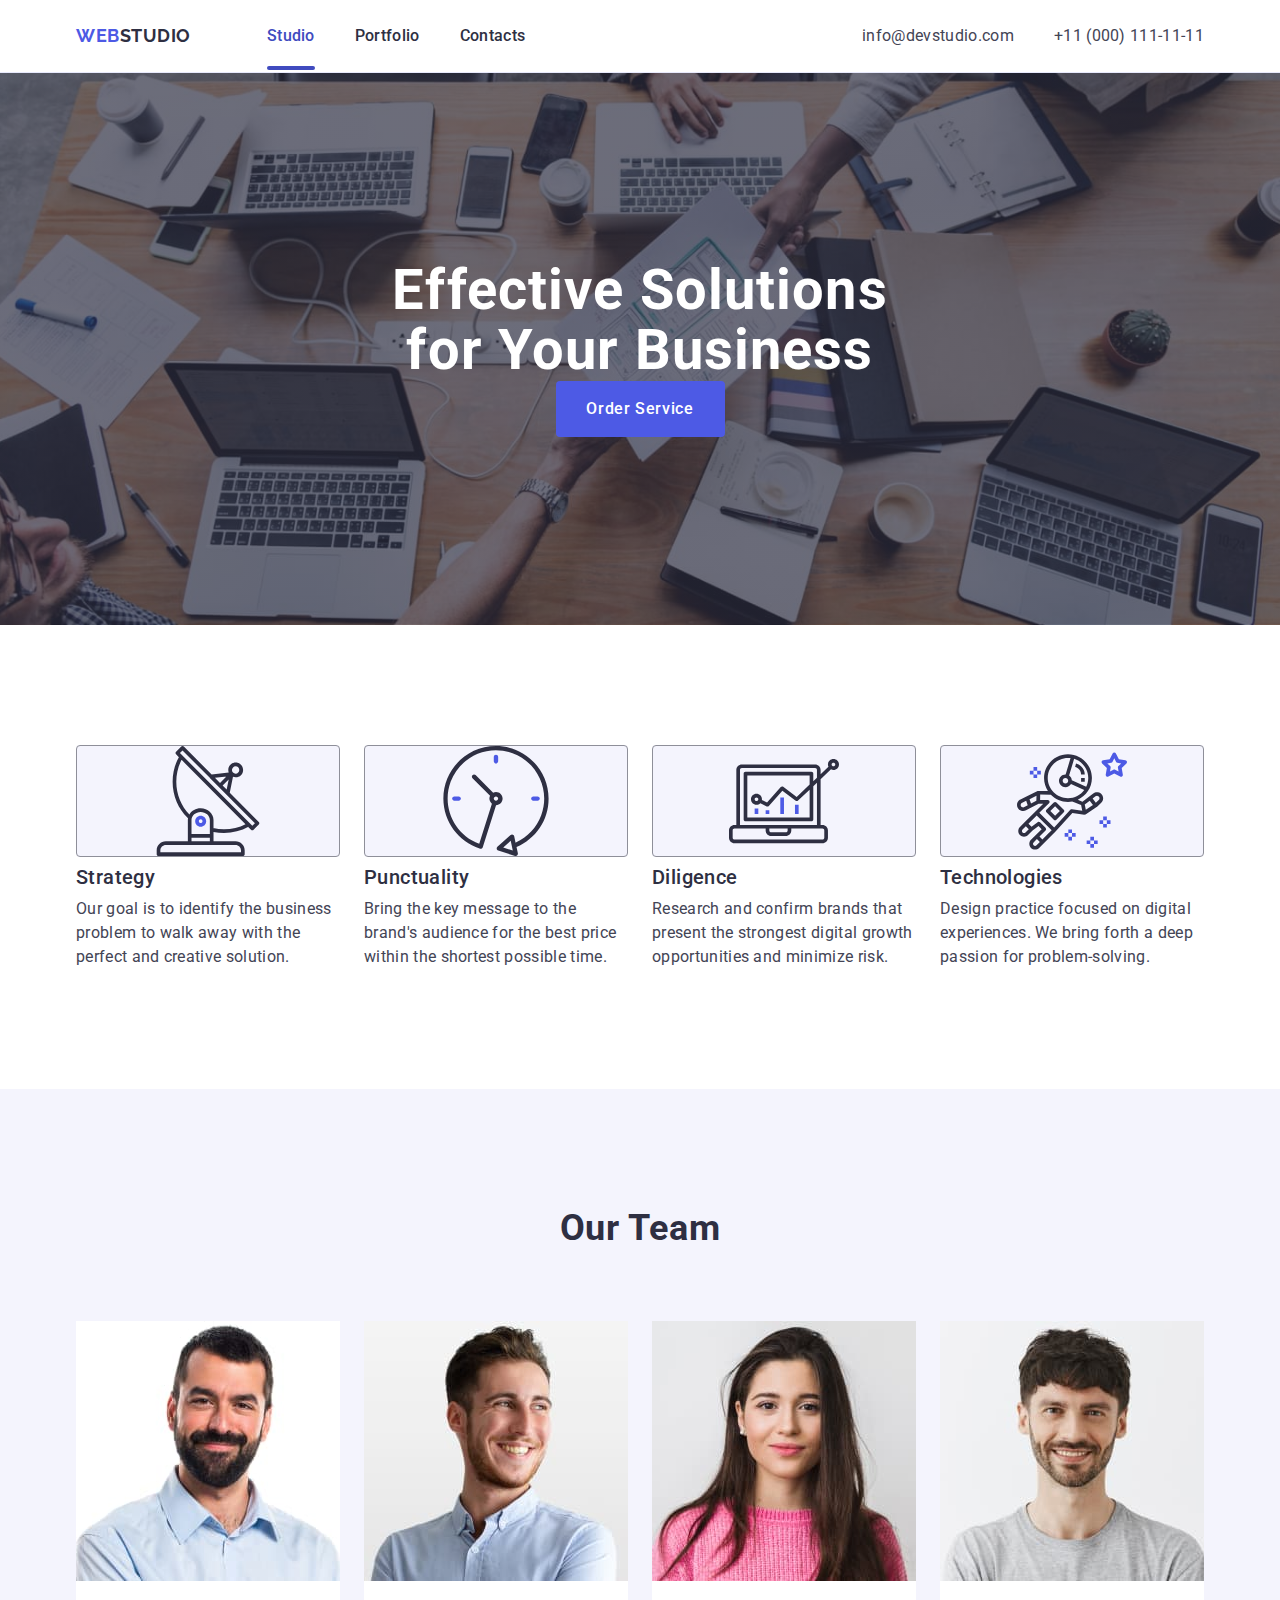
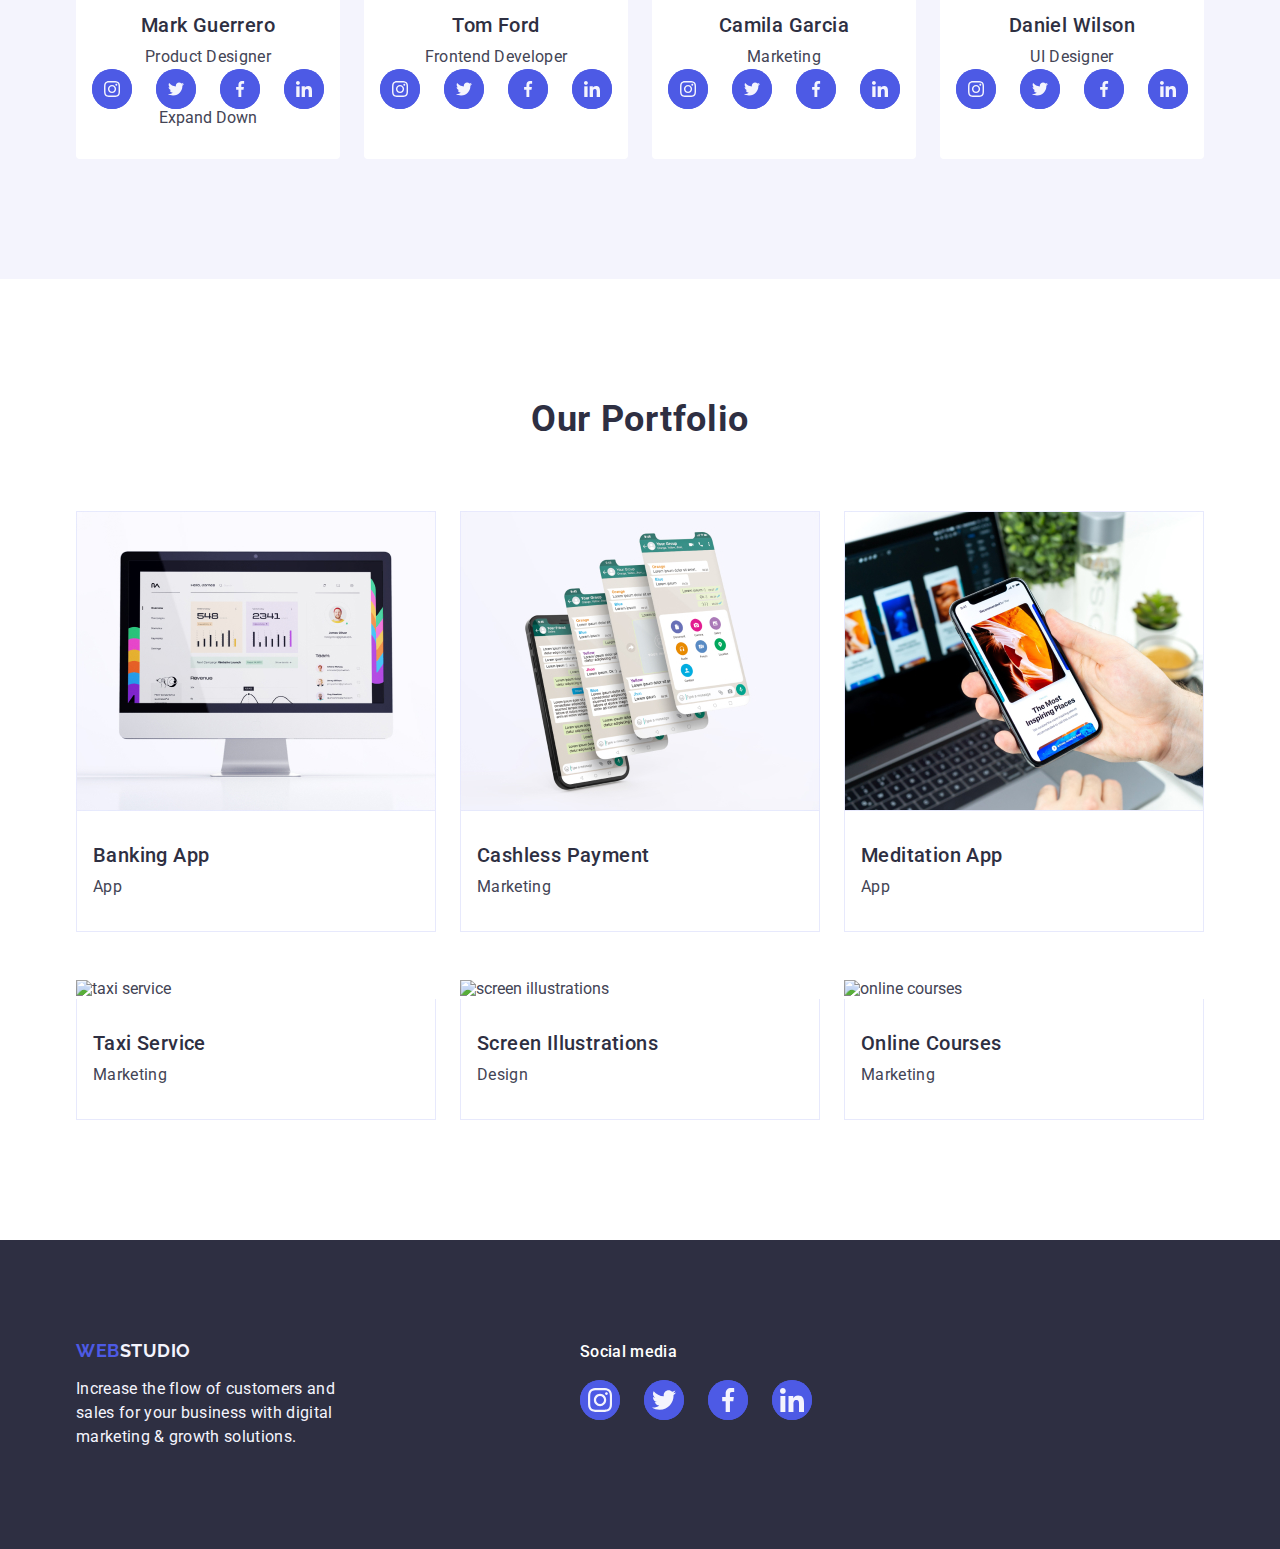
==== index.html @ 5da328a4 "cxzczxzc" ====
<!DOCTYPE html>
<html lang="en">
<head>
    <meta charset="UTF-8">
    <meta http-equiv="X-UA-Compatible" content="IE=edge">
    <meta name="viewport" content="width=device-width, initial-scale=1.0">
    <title>WebStudio</title>
    <!--Normalize-->
    <link rel="stylesheet" href="https://cdnjs.cloudflare.com/ajax/libs/modern-normalize/2.0.0/modern-normalize.min.css">
    <link rel="preconnect" href="https://fonts.googleapis.com">
    <link rel="preconnect" href="https://fonts.gstatic.com" crossorigin>
    <link href="https://fonts.googleapis.com/css2?family=Raleway:wght@700&family=Roboto:wght@400;500;700&display=swap"
    rel="stylesheet">
    <link rel="stylesheet" href="./css/styles.css">
 </head>
 <body>
        <!-- HEADER -->
   <header class="header">
    <div class="page-header-container container" >
    <nav class="page-navigation">
        <a class="logo-web" href="./index.html">
            Web<span class="logo-Studio-link">Studio</span>
        </a>
            <ul class="navigation list">
                <li><a class="menu-link studio-item link" href="./index.html">Studio</a></li>
                <li><a class="header-item header-link  header-main-link" href="" >Portfolio</a></li>
                <li><a class="header-item header-link  header-main-link" href="">Contacts</a></li>
                
            </ul>
        </nav>
        <address class="address">
                <ul class="address-list list">
                    <li><a class="contacts-link" href="mailto:info@devstudio.com">info@devstudio.com</a> </li>
                    <li><a class="contacts-link" href="tel:+110001111111">+11 (000) 111-11-11</a></li>
                </ul>
        </address>
    </div>
   </header>
        <!-- HERO -->
     <main>
       <section class=" hero-section">
       <div class="container">
           <h1 class="hero-title"> Effective Solutions for Your Business</h1>
           <button class="hero-btn" type="button">Order Service</button>
     </div>
        </section>
        <!-- First section after hero -->
    <section class="privilege-section">
        <div class="container">
        <h2 class="our-approach">Our approach</h2>
           <ul class="privilege">
               <li class="privilege-li">
                <div class="privilege-list-item ">
                    <svg
                  class="privilege-item-icon"
                  width="64"
                  height="64"
                  aria-label="antenna"
                >
                  <use href="./images/icons.svg#icon-antenna"></use>
                </svg>
                </div>
                   <h3 class="privilege-title">Strategy</h3>
                   <p class="privilege-p">Our goal is to identify the business problem to walk away with the perfect and creative solution.</p>
               </li>
               <li class="privilege-li">
                <div class="privilege-list-item ">
                    <svg
                  class="privilege-item-icon"
                  width="64"
                  height="64"
                  aria-label="clock"
                >
                  <use href="./images/icons.svg#icon-clock"></use>
                </svg>
                </div>
                   <h3 class="privilege-title">Punctuality</h3>
                   <p class="privilege-p">Bring the key message to the brand's audience for the best price within the shortest possible time.</p>
               </li>
               <li class="privilege-li">
                <div class="privilege-list-item ">
                    <svg
                  class="privilege-item-icon"
                  width="64"
                  height="64"
                  aria-label="diagram"
                >
                  <use href="./images/icons.svg#icon-diagram"></use>
                </svg>
                </div>
                   <h3 class="privilege-title">Diligence</h3>
                   <p class="privilege-p">Research and confirm brands that present the strongest digital growth opportunities and minimize risk.</p>
               </li>
               <li class="privilege-li">
                <div class="privilege-list-item ">
                    <svg class="privilege-item-icon" width="64" height="64">
                  <use href="./images/icons.svg#icon-astronaut"></use>
                </svg>
                </div>
                   <h3 class="privilege-title">Technologies</h3>
                   <p class="privilege-p">Design practice focused on digital experiences. We bring forth a deep passion for problem-solving.</p>
               </li>
           </ul>
        </div>
    </section>
    <!-- section Our Team -->
        <section class="team-section">
            <div class="container">
                <h2 class="team-title">Our Team</h2>
                <ul class="team-list">
                    <li class="team-li">
                        <img src="./images/Mark_Guerrero.jpg" alt="Mark Guerrero" width="264">
                        <div class="team-div">
                            <h3 class="title-name">Mark Guerrero</h3>
                            <p class="title-position">Product Designer </p>
                            <ul class="social-list list">
                                <li class="social-list-item">
                                  <a class="social-list-link" href="">
                                    <svg
                                      class="social-list-icon"
                                      width="16"
                                      height="16"
                                      aria-label="instagram"
                                    >
                                      <use
                                        href="./images/icons.svg#icon-instagram"
                                      ></use>
                                    </svg>
                                  </a>
                                </li>
                                <li class="social-list-item">
                                  <a class="social-list-link" href="">
                                    <svg
                                      class="social-list-icon"
                                      width="16"
                                      height="16"
                                      aria-label="twitter"
                                    >
                                      <use
                                        href="./images/icons.svg#icon-twitter"
                                      ></use>
                                    </svg>
                                  </a>
                                </li>
                                <li class="social-list-item">
                                  <a class="social-list-link" href="">
                                    <svg
                                      class="social-list-icon"
                                      width="16"
                                      height="16"
                                      aria-label="facebook"
                                    >
                                      <use
                                        href="./images/icons.svg#icon-facebook"
                                      ></use>
                                    </svg>
                                  </a>
                                </li>
                                <li class="social-list-item">
                                  <a class="social-list-link" href="">
                                    <svg
                                      class="social-list-icon"
                                      width="16"
                                      height="16"
                                      aria-label="linkedin"
                                    >
                                      <use
                                        href="./images/icons.svg#icon-linkedin"
                                      ></use>
                                    </svg>
                                  </a>
                                </li>
                              </ul>

    
          
            
    

          
          Expand Down
    
    
  
                            </div>
                    </li>
                    <li class="team-li">
                        <img src="./images/Tom_Ford.jpg" alt="Tom Ford" width="264">
                        <div class="team-div">
                            <h3 class="title-name">Tom Ford</h3>
                            <p class="title-position">Frontend Developer</p>
                            <ul class="social-list list">
                                <li class="social-list-item">
                                  <a class="social-list-link" href="">
                                    <svg
                                      class="social-list-icon"
                                      width="16"
                                      height="16"
                                      aria-label="instagram"
                                    >
                                      <use
                                        href="./images/icons.svg#icon-instagram"
                                      ></use>
                                    </svg>
                                  </a>
                                </li>
                                <li class="social-list-item">
                                  <a class="social-list-link" href="">
                                    <svg
                                      class="social-list-icon"
                                      width="16"
                                      height="16"
                                      aria-label="twitter"
                                    >
                                      <use
                                        href="./images/icons.svg#icon-twitter"
                                      ></use>
                                    </svg>
                                  </a>
                                </li>
                                <li class="social-list-item">
                                  <a class="social-list-link" href="">
                                    <svg
                                      class="social-list-icon"
                                      width="16"
                                      height="16"
                                      aria-label="facebook"
                                    >
                                      <use
                                        href="./images/icons.svg#icon-facebook"
                                      ></use>
                                    </svg>
                                  </a>
                                </li>
                                <li class="social-list-item">
                                  <a class="social-list-link" href="">
                                    <svg
                                      class="social-list-icon"
                                      width="16"
                                      height="16"
                                      aria-label="linkedin"
                                    >
                                      <use
                                        href="./images/icons.svg#icon-linkedin"
                                      ></use>
                                    </svg>
                                  </a>
                                </li>
                              </ul>
                            </div>
                    </li>
                    <li class="team-li">
                        <img src="./images/Camila_Garcia.jpg" alt="Camila Garcia" width="264">
                        <div class="team-div">
                            <h3 class="title-name">Camila Garcia</h3>
                            <p class="title-position">Marketing</p>
                            <ul class="social-list list">
                                <li class="social-list-item">
                                  <a class="social-list-link" href="">
                                    <svg
                                      class="social-list-icon"
                                      width="16"
                                      height="16"
                                      aria-label="instagram"
                                    >
                                      <use
                                        href="./images/icons.svg#icon-instagram"
                                      ></use>
                                    </svg>
                                  </a>
                                </li>
                                <li class="social-list-item">
                                  <a class="social-list-link" href="">
                                    <svg
                                      class="social-list-icon"
                                      width="16"
                                      height="16"
                                      aria-label="twitter"
                                    >
                                      <use
                                        href="./images/icons.svg#icon-twitter"
                                      ></use>
                                    </svg>
                                  </a>
                                </li>
                                <li class="social-list-item">
                                  <a class="social-list-link" href="">
                                    <svg
                                      class="social-list-icon"
                                      width="16"
                                      height="16"
                                      aria-label="facebook"
                                    >
                                      <use
                                        href="./images/icons.svg#icon-facebook"
                                      ></use>
                                    </svg>
                                  </a>
                                </li>
                                <li class="social-list-item">
                                  <a class="social-list-link" href="">
                                    <svg
                                      class="social-list-icon"
                                      width="16"
                                      height="16"
                                      aria-label="linkedin"
                                    >
                                      <use
                                        href="./images/icons.svg#icon-linkedin"
                                      ></use>
                                    </svg>
                                  </a>
                                </li>
                              </ul>
                            </div>
                    </li>
                    <li class="team-li">
                        <img src="./images/Daniel_Wilson.jpg" alt="Daniel Wilson" width="264">
                        <div class="team-div">
                            <h3 class="title-name">Daniel Wilson</h3>
                            <p class="title-position">UI Designer</p>
                            <ul class="social-list list">
                                <li class="social-list-item">
                                  <a class="social-list-link" href="">
                                    <svg
                                      class="social-list-icon"
                                      width="16"
                                      height="16"
                                      aria-label="instagram"
                                    >
                                      <use
                                        href="./images/icons.svg#icon-instagram"
                                      ></use>
                                    </svg>
                                  </a>
                                </li>
                                <li class="social-list-item">
                                  <a class="social-list-link" href="">
                                    <svg
                                      class="social-list-icon"
                                      width="16"
                                      height="16"
                                      aria-label="twitter"
                                    >
                                      <use
                                        href="./images/icons.svg#icon-twitter"
                                      ></use>
                                    </svg>
                                  </a>
                                </li>
                                <li class="social-list-item">
                                  <a class="social-list-link" href="">
                                    <svg
                                      class="social-list-icon"
                                      width="16"
                                      height="16"
                                      aria-label="facebook"
                                    >
                                      <use
                                        href="./images/icons.svg#icon-facebook"
                                      ></use>
                                    </svg>
                                  </a>
                                </li>
                                <li class="social-list-item">
                                  <a class="social-list-link" href="">
                                    <svg
                                      class="social-list-icon"
                                      width="16"
                                      height="16"
                                      aria-label="linkedin"
                                    >
                                      <use
                                        href="./images/icons.svg#icon-linkedin"
                                      ></use>
                                    </svg>
                                  </a>
                                </li>
                              </ul>
                            </div>
                    </li>
                </ul>
            </div>
        </section>
    <!-- section Our Porfolio -->
       <section class="portfolio-section">
        <div class="container">
        <h2 class="portfolio-title"> Our Portfolio</h2>
        <ul  class="portfolio-list list">
            <li class="portfolio-item">
                            <img src="./images/img1.jpg" alt="banking app interace concept" width="360">
                             <div class="container-items">
                            <h3 class="portfolio-name">Banking App</h3>
                            <p class="portfolio-position">App</p>
                            </div>
                        </li>
            <li class="portfolio-item">
                            <img src="./images/img2.jpg" alt="cashless payment" width="360">
                             <div class="container-items">
                            <h3 class="portfolio-name">Cashless Payment</h3>
                            <p class="portfolio-position">Marketing</p>
                            </div>
                        </li>
            <li class="portfolio-item">
                            <img src="./images/img3.jpg" alt="meditation app" width="360">
                             <div class="container-items">
                            <h3 class="portfolio-name">Meditation App</h3>
                            <p class="portfolio-position">App</p>
                            </div>
                        </li>
            <li class="portfolio-item">
                            <img src="./images/img4.jpg" alt="taxi service" width="360">
                             <div class="container-items">
                            <h3 class="portfolio-name">Taxi Service</h3>
                            <p class="portfolio-position">Marketing</p>
                            </div>
                        </li>
            <li class="portfolio-item">
                            <img src="./images/img5.jpg" alt="screen illustrations" width="360">
                             <div class="container-items">
                            <h3 class="portfolio-name">Screen Illustrations</h3>
                            <p class="portfolio-position">Design</p>
                            </div>
                        </li>
            <li class="portfolio-item">
                            <img src="./images/img6.jpg" alt="online courses" width="360">
                             <div class="container-items">
                            <h3 class="portfolio-name">Online Courses</h3>
                            <p class="portfolio-position">Marketing</p>
                            </div>
                        </li>
        </ul>
    </div>
    </section>
      <!-- Footer -->
      
    </main>
<footer class="footer-section">
    <div class="container footer-container">
    <div class="footer-logo-wrapper ">
        <a class="logo-link-footer" href="./index.html">
            Web<span class="logo-footer">Studio</span></a>
        <p class="footer-p">Increase the flow of customers and sales for your business with digital marketing & growth solutions.</p>
    </div>
    <div class="footer-wrapper">
        <p class="footer-text-wrapper">Social media</p>
        <ul class="social-list list">
          <li class="social-list-item">
            <a class="social-list-link" href="">
              <svg
                class="social-list-icon"
                width="24"
                height="24"
                aria-label="instagram"
              >
                <use href="./images/icons.svg#icon-instagram"></use>
              </svg>
            </a>
          </li>
          <li class="social-list-item">
            <a class="social-list-link" href="">
              <svg
                class="social-list-icon"
                width="24"
                height="24"
                aria-label="twitter"
              >
                <use href="./images/icons.svg#icon-twitter"></use>
              </svg>
            </a>
          </li>
          <li class="social-list-item">
            <a class="social-list-link" href="">
              <svg
                class="social-list-icon"
                width="24"
                height="24"
                aria-label="facebook"
              >
                <use href="./images/icons.svg#icon-facebook"></use>
              </svg>
            </a>
          </li>
          <li class="social-list-item">
            <a class="social-list-link" href="">
              <svg
                class="social-list-icon"
                width="24"
                height="24"
                aria-label="linkedin"
              >
                <use href="./images/icons.svg#icon-linkedin"></use>
              </svg>
            </a>
          </li>
        </ul>
      </div>
    </div>
    </footer>
 </body>
</html>
---- css/styles.css ----
h1,
h2,
h3,
p {
  margin: 0;
}
ul,
ol {
  list-style-type: none;
  margin: 0;
  padding-left: 0;
}
img {
  display: block;
}
a {
  text-decoration: none;
}
button {
  cursor: pointer;
}
.container {
    width: 1158px;
    margin: 0 auto;
    padding-left: 15px;
    padding-right: 15px;
}
.visually-hidden {
    position: absolute;
    width: 1px;
    height: 1px;
    margin: -1px;
    border: 0;
    padding: 0;
    white-space: nowrap;
    clip-path: inset(100%);
    clip: rect(0 0 0 0);
    overflow: hidden;
  }
body {
    font-family: "Roboto", sans-serif;
    color: #434455;
    background-color: #ffffff;
}
.our-approach {
    position: absolute;
    width: 1px;
    height: 1px;
    margin: -1px;
    border: 0;
    padding: 0;
    white-space: nowrap;
    clip-path: inset(100%);
    clip: rect(0 0 0 0);
    overflow: hidden;
  }
       /* HEADER */
 .header {
     border-bottom: 1px solid #e7e9fc;
     box-shadow: 0px 1px 6px 0px rgba(46, 47, 66, 0.08), 0px 1px 1px 0px rgba(46, 47, 66, 0.16), 0px 2px 1px 0px rgba(46, 47, 66, 0.08);
     padding-bottom: 24px;
     padding-top: 24px; 
    }
.page-header-container {
    display: flex;
    justify-content: space-between;
}
 .page-navigation {
    display: flex;
    align-items: center;
}
.logo-web {
    color: #4d5ae5;
    font-family: "Raleway", sans-serif;
    font-size: 18px;
    font-weight: 700;
    line-height: 1.17;
    letter-spacing: 0.54px;
    text-transform: uppercase;
    text-decoration: none;
    display: inline-block;
    margin-right: 76px;
    display: flex;
    align-items: center;
}
.logo-Studio-link{
     color: #2E2F42;
}
.navigation{
    display: flex;
    gap: 40px;
}
.header-link:hover,
.header-link:focus {
    color: #404BBF;
}
.header-item{
    color: #2e2f42;
    font-size: 16px;
    font-weight: 500;
    line-height: 1.5;
    letter-spacing: 0.02em;
    padding: 24px 0;
}
.menu-link {
    font-size: 16px;
    font-weight: 500;
    line-height: 1.5;
    letter-spacing: 0.02em;
    color: #2e2f42;
    padding-top: 24px;
    padding-bottom: 24px;
    transition: color 250ms cubic-bezier(0.4, 0, 0.2, 1);
    text-decoration: none;
  }
.contacts-link {
    font-size: 16px;
    font-style: normal;
    font-weight: 400;
    line-height: 1.5;
    letter-spacing: 0.02em;
    color: #434455;
    transition: color 250ms cubic-bezier(0.4, 0, 0.2, 1);
    text-decoration: none;
    }
.studio-item {
    color: #404bbf;
    position: relative;
    }
.studio-item::after{
    box-sizing: border-box;
    display: flex;  
    content: '';
    position: absolute;
    left: 0;
    bottom: -1px;
    height: 4px;
    background-color: #404bbf;
    border-radius: 2px;
    width: 100%;
  }
.address {
    font-style: normal;
}
.address-list {
    gap: 40px;
    list-style-type: none;
    display: flex;
  }
.address-item{
    font-size: 16px;
    font-style: normal;
    font-weight: 400;
    line-height: 1.5;
    letter-spacing: 0.02em;
    color: #434455;
    transition: 250ms cubic-bezier(0.4, 0, 0.2, 1);
}
.contacts-link:hover,
.contacts-link:focus {
    color: #404BBF;
}
  /* HERO */
.hero-section {
    padding: 188px 0;
    background-color: #2e2f42;
    background-image: linear-gradient(rgba(46, 47, 66, 0.7), rgba(46, 47, 66, 0.7)), url(../images/office.jpg);
    max-width: 1440px;
    background-repeat: no-repeat;
    background-position: center;
    background-size: cover; 
}
.hero-title {
    color: #fff;
    text-align: center;
    font-family: Roboto;
    font-size: 56px;
    font-style: normal;
    font-weight: 700;
    line-height: 107.143%;
    letter-spacing: 1.12px;
    max-width: 496px;
    margin-right: auto;
    margin-left: auto;
}
.hero-btn {
    cursor: pointer;
    display: block;
    color: #fff;
    background: #4d5ae5;
    font-weight: 500;
    line-height: 1.5;
    letter-spacing: 0.04em;
    min-height: 56px;
    min-width: 169px;
    border: none;
    border-radius: 4px;
    margin: auto;
    transition: background-color 250ms cubic-bezier(0.4, 0, 0.2, 1); 
}
.hero-btn:hover,
.hero-btn:focus {
    background: #404BBF;
}
/* First section after hero */
.privilege-section{
    padding: 120px 0;
}
.privilege-list-item {
    display: flex;
    align-items: center; 
    justify-content: center;
    height: 112px;
    background-color: #f4f4fd;
    border-radius: 4px; 
    margin-bottom: 8px;
  }
.privilege-item-icon {
    width: 264px;
    height: 112px;
    flex-shrink: 0;
    border-radius: 4px;
    border: 1px solid #8e8f99;
    background: #f4f4fd;
  }
.privilege-title {
    color: #2E2F42;
    font-size: 20px;
    font-weight: 500;
    line-height: 1.2;
    letter-spacing: 0.02em;
    margin-bottom: 8px;
}
.privilege{
    display: flex;
    gap: 24px;
    list-style-type: none;
}
.privilege-li{
    width: calc((100% - 72px) / 4);
}
.privilege-p {
    color: #434455;
    line-height: 1.5;
    letter-spacing: 0.02em;
    font-size: 16px;
}
/* Our team */
.team-section{
    padding: 120px 0;
    background-color: #F4F4FD;
}
.team-title  {
    text-align: center;
    color: #2E2F42;
    font-size: 36px;
    font-weight: 700;
    line-height: 1.11;
    letter-spacing: 0.02em;
    text-transform: capitalize;
    margin-bottom: 72px;
}
.team-list
 {
    gap: 24px;
    list-style-type: none;
    display: flex;
    margin: 0;
    padding-left: 0
}
.team-li
 {
    background: #fff;
    width: calc((100% - 72px) / 4);
    border-radius: 0px 0px 4px 4px;
    transition: box-shadow 250ms cubic-bezier(0.4, 0, 0.2, 1); 
}
.team-li:hover {
    box-shadow: 0px 1px 6px rgba(46, 47, 66, 0.08), 0px 1px 1px rgba(46, 47, 66, 0.16), 0px 2px 1px rgba(46, 47, 66, 0.08);
  }
.team-div{
    padding: 32px 0;
    text-align: center;
}
.title-name
 {
    color: #2e2f42;
    text-align: center;
    font-size: 20px;
    font-weight: 500;
    line-height: 1.2;
    letter-spacing: 0.02em;
    margin-bottom: 8px;
    text-align: center;
}
.title-position
 {
    color: #434455;
    text-align: center;
    font-size: 16px;
    line-height: 1.5;
    letter-spacing: 0.02em;
    text-align: center;
}
.social-list-icon {
    fill: #f4f4fd;
  }
  
  .social-list {
    display: flex;
    justify-content: center;
    gap: 24px;
  }
  
  .social-list-item {
    display: flex;
    align-items: center;
    justify-content: center;
    width: 40px;
    height: 40px;
    background-color: #4d5ae5;
    border-radius: 50%;
  }
  
  .social-list-link {
    width: 100%;
    height: 100%;
    background-color: #4d5ae5;
    border-radius: 50%;
    display: flex;
    align-items: center; 
    justify-content: center; 
    transition: background-color 250ms cubic-bezier(0.4, 0, 0.2, 1); 
  }
  
  
  .social-list-link:hover,
  .social-list-link:focus {
  background-color: #404bbf; 
  }
  
    /* section Our Porfolio*/
.portfolio-section {
padding: 120px 0;
}
.container-items {
    padding: 32px 16px;
    border: 1px solid #e7e9fc;
    border-top: none;
  }
.portfolio-title {
    margin-bottom: 72px;
    color: #2e2f42;
    text-align: center;
    font-family: Roboto;
    font-size: 36px;
    font-style: normal;
    font-weight: 700;
    line-height: 40px;
    letter-spacing: 0.72px;
    text-transform: capitalize;
    }
.portfolio-list {
        display: flex;
        flex-wrap: wrap;
        column-gap: 24px;
        row-gap: 48px;
        transition: box-shadow 250ms cubic-bezier(0.4, 0, 0.2, 1);
}

.portfolio-item
 {
    border-radius: 0px 0px 4px 4px;
    background: #fff;
    width: calc((100% - 48px) / 3);
    }
.portfolio-item:hover,
.portfolio-item:focus {
        box-shadow: 0px 1px 6px rgba(46, 47, 66, 0.08), 0px 1px 1px rgba(46, 47, 66, 0.16), 0px 2px 1px rgba(46, 47, 66, 0.08);
        }
.portfolio-name{
    color: #2e2f42;
    font-size: 20px;
    font-weight: 500;
    line-height: 1.2;
    letter-spacing: 0.02em;
    margin-bottom: 8px;
}
.portfolio-position{
    color: #434455;
    font-size: 16px;
    line-height: 1.5;
    letter-spacing: 0.02em;
}
/*   < !-- section Footer -->*/
.footer-section {
    background: #2E2F42;
    padding: 100px 0;
}
.logo-link-footer {
  color: #4d5ae5;
  font-family: "Raleway", sans-serif;
  font-size: 18px;
  font-weight: 700;
  line-height: 1.17;
  letter-spacing: 0.03em;
  text-transform: uppercase;
  margin-bottom: 16px;
  display: inline-block;
}
.footer-text {
    font-size: 16px;
    line-height: 1.5;
    letter-spacing: 0.02em;
    color: #F4F4FD;
}
.logo-footer {
    color: #F4F4FD;
}
.footer-p{
    color: #f4f4fd;
    font-size: 16px;
    line-height: 1.5;
    letter-spacing: 0.02em;
    max-width: 264px;
}
.footer-text-wrapper {
    color: #fff;
    font-size: 16px;
    font-weight: 500;
    line-height: 1.5;
    letter-spacing: 0.02em;
    margin-bottom: 16px;
      }
.footer-container {
        display: flex;
        column-gap: 120px;
        align-items: baseline;
    }
.footer-logo-wrapper {
        margin-right: 120px;
        
}
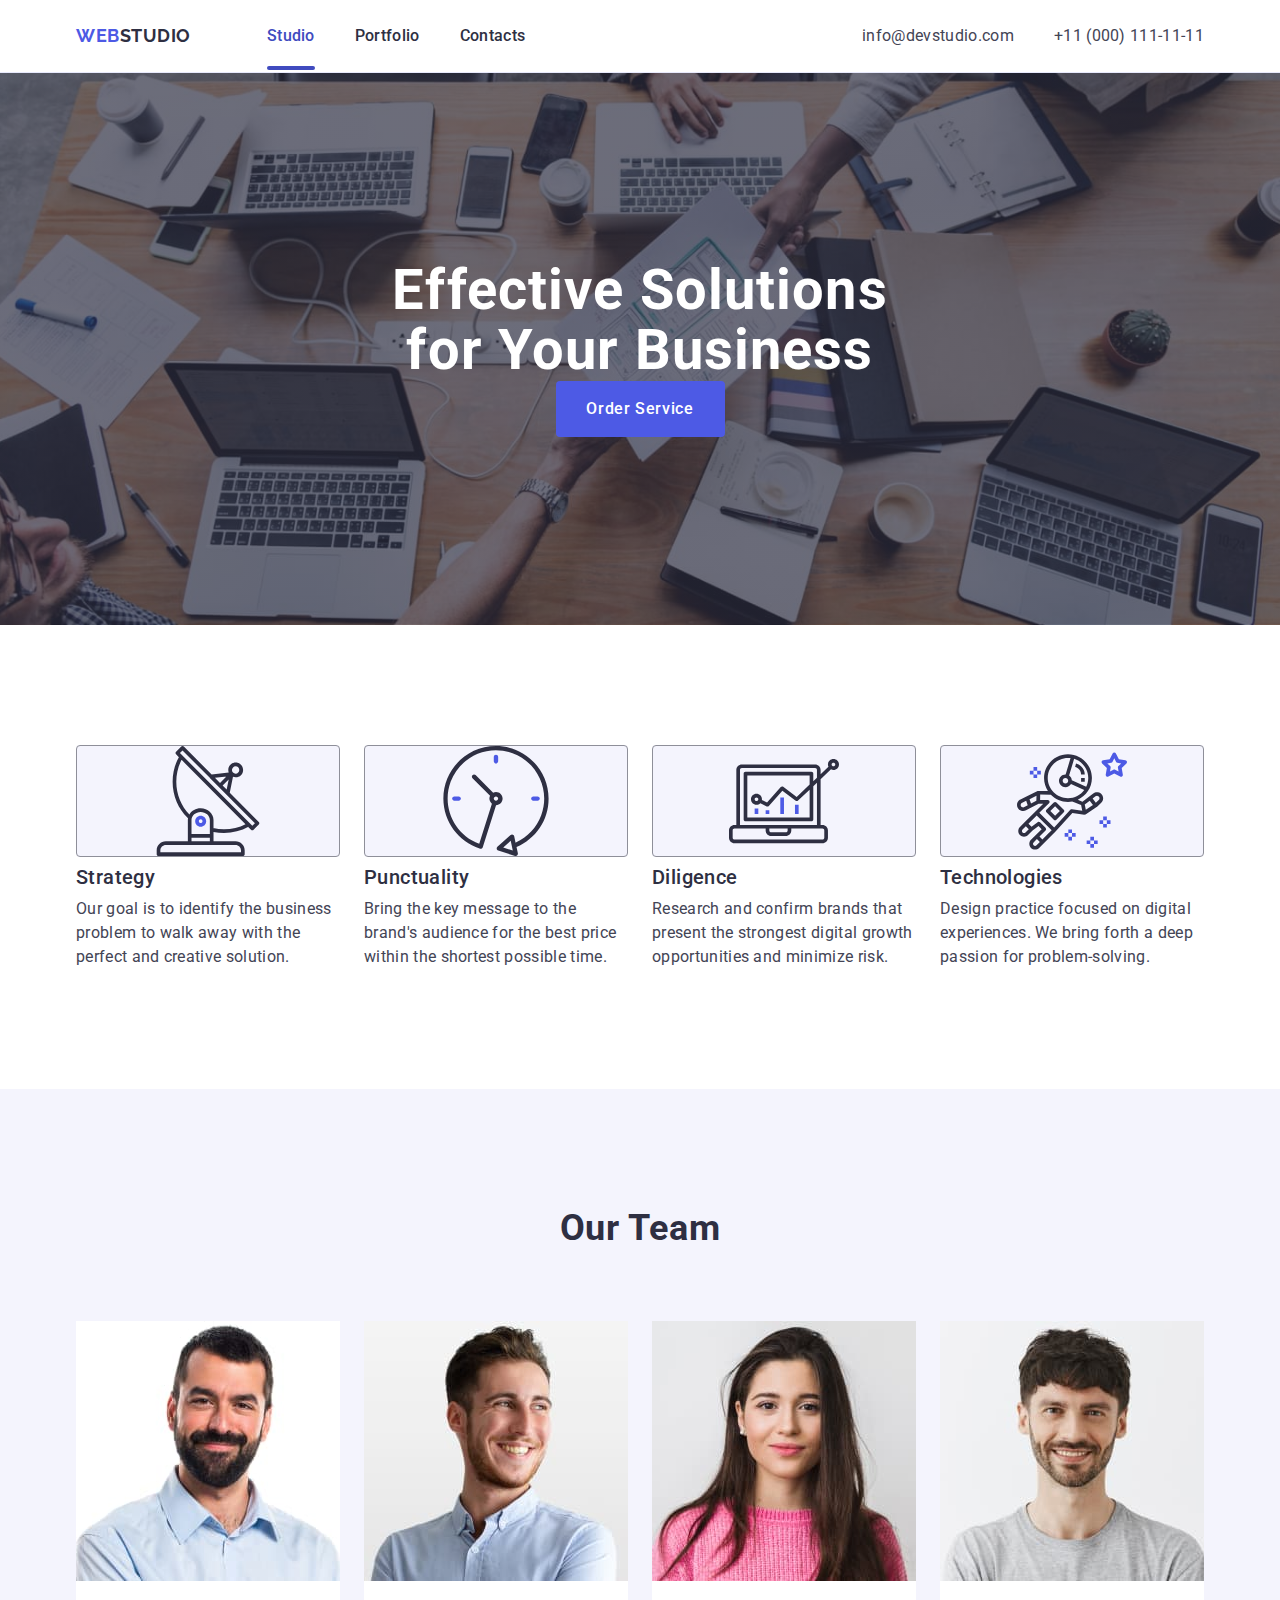
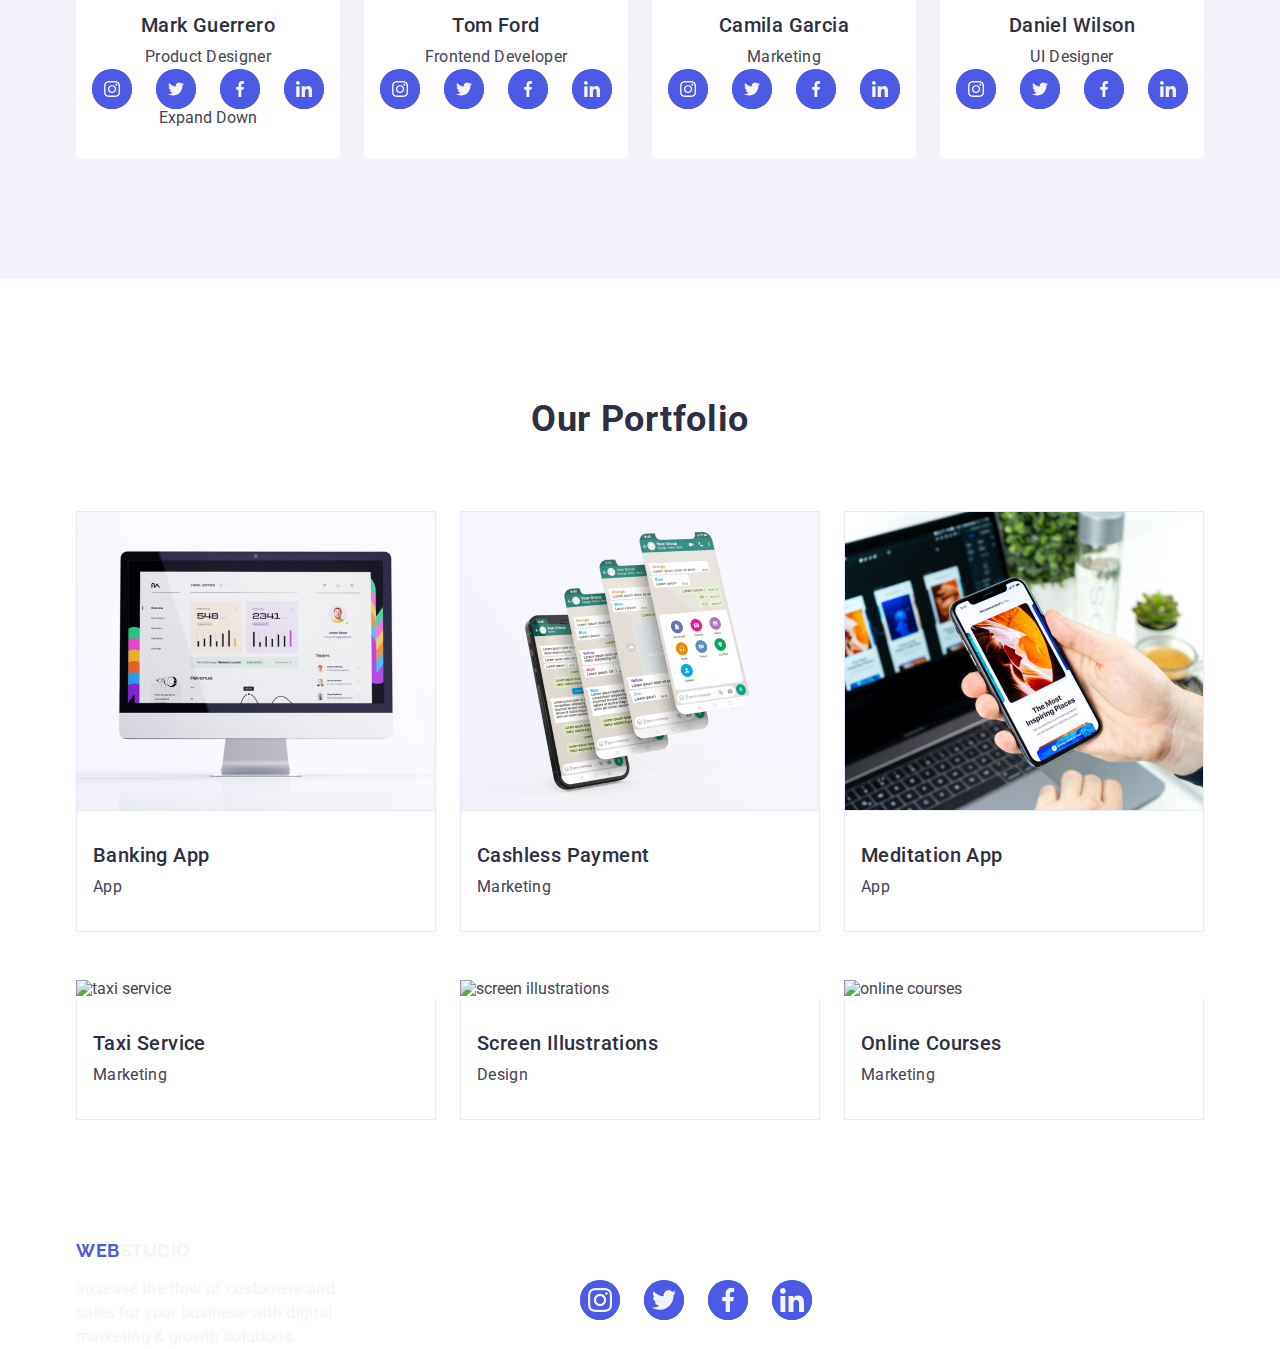
==== commit ff8b3c89: "xx" ====
--- a/index.html
+++ b/index.html
@@ -434,7 +434,7 @@
     </section>
       <!-- Footer -->
       
-    </main>
+    </main
 <footer class="footer-section">
     <div class="container footer-container">
     <div class="footer-logo-wrapper ">
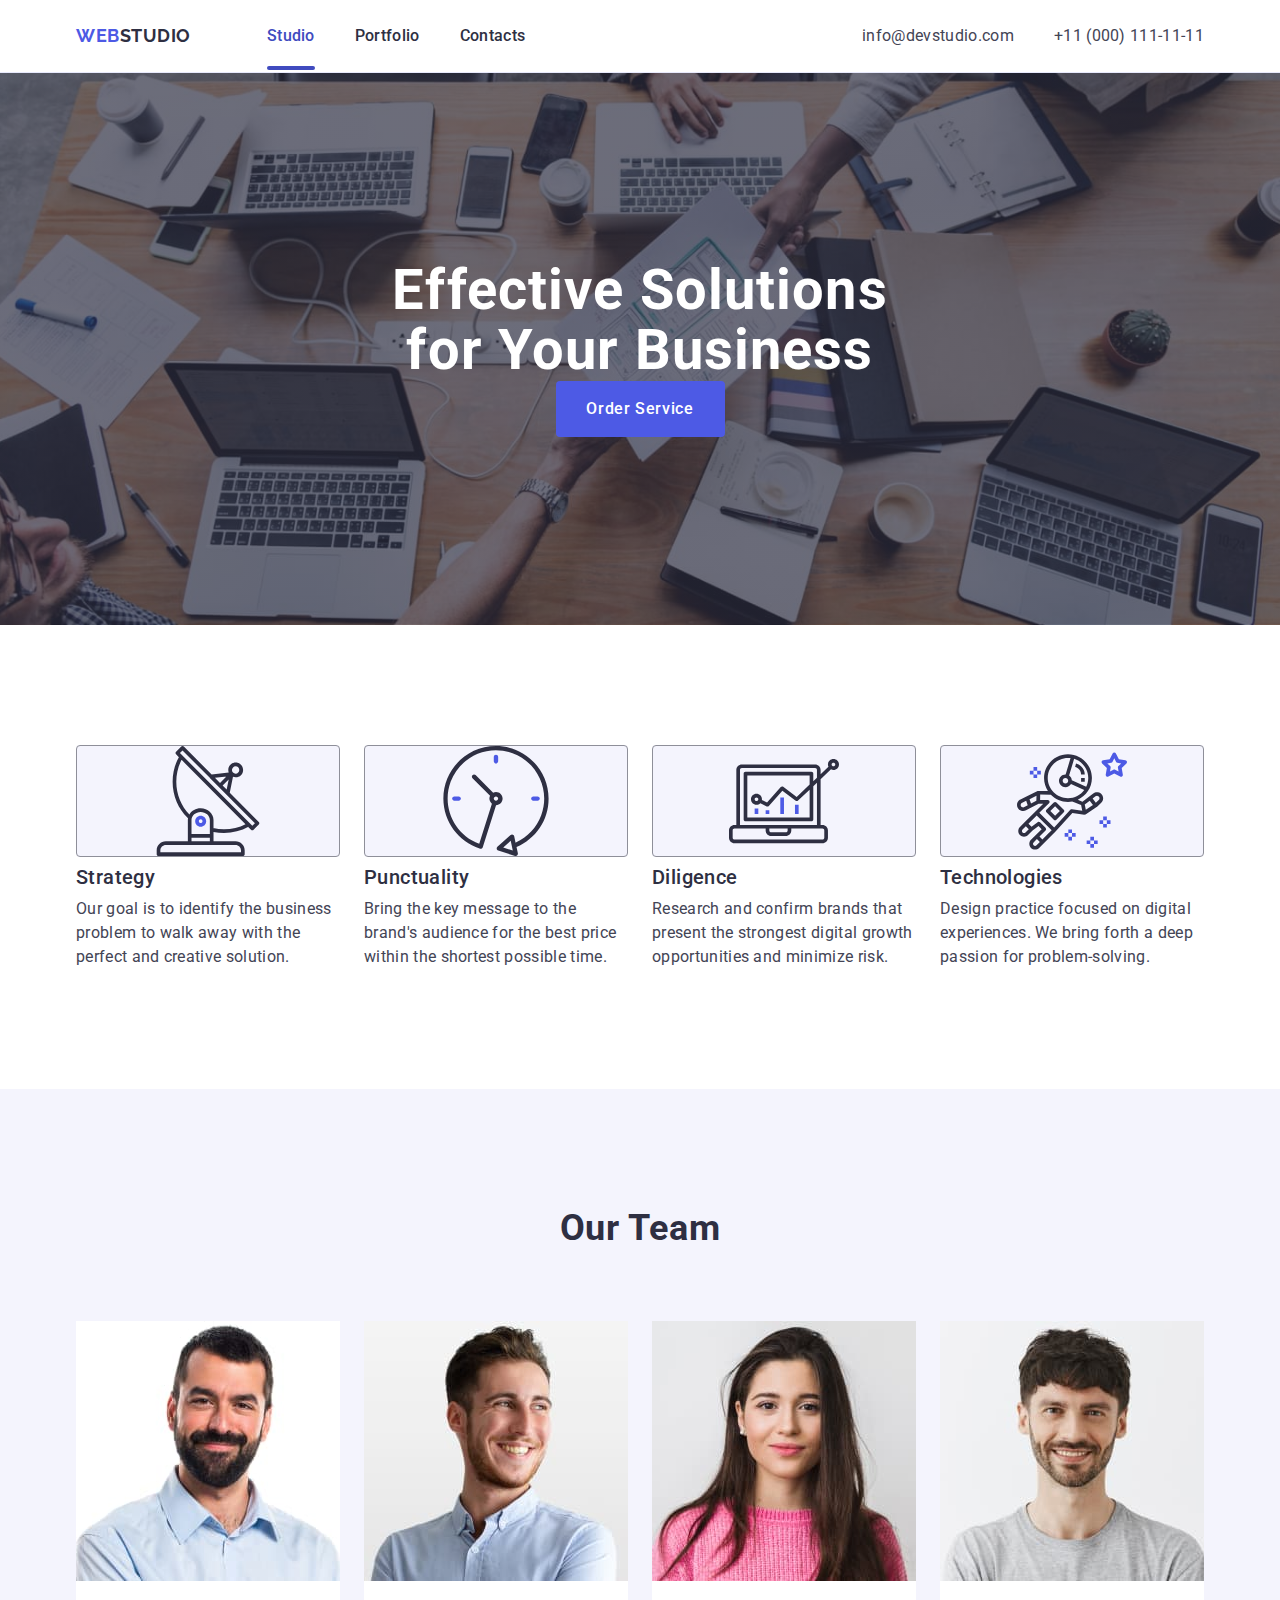
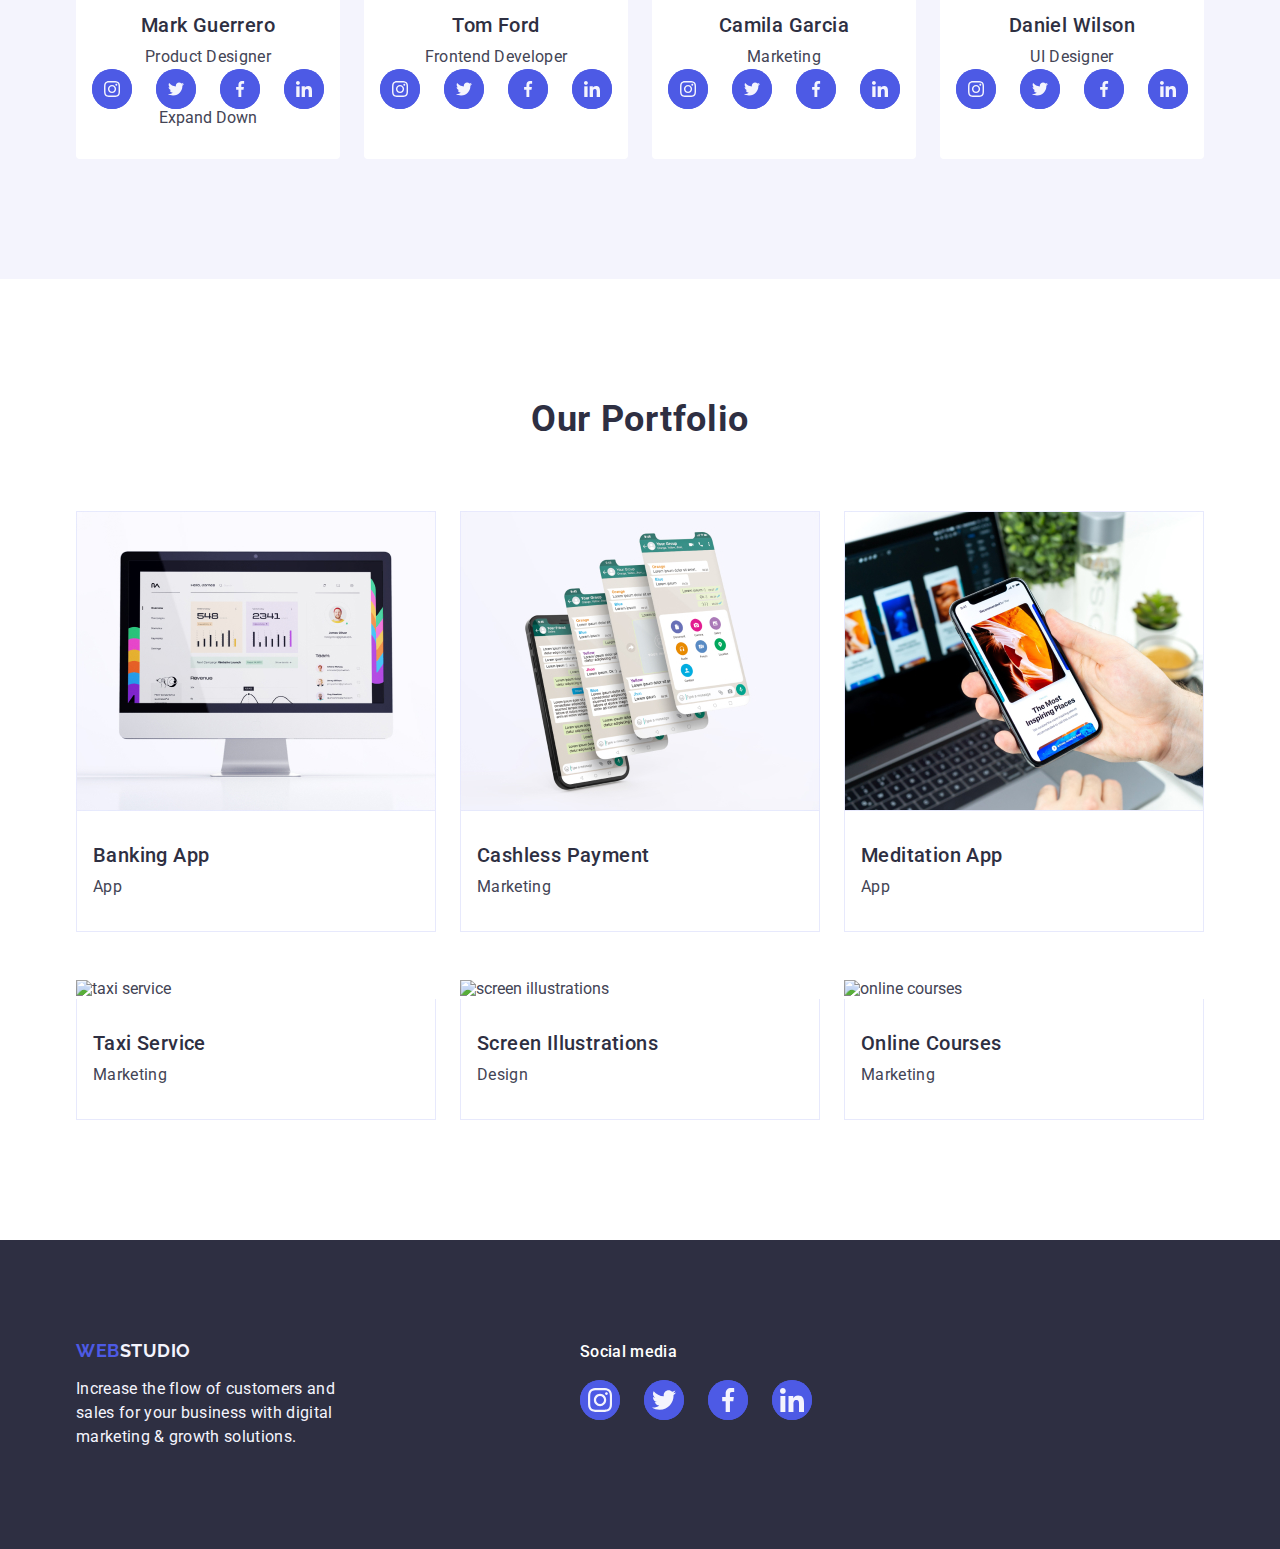
==== commit 35933475: "xzxz" ====
--- a/index.html
+++ b/index.html
@@ -434,7 +434,7 @@
     </section>
       <!-- Footer -->
       
-    </main
+</main>
 <footer class="footer-section">
     <div class="container footer-container">
     <div class="footer-logo-wrapper ">
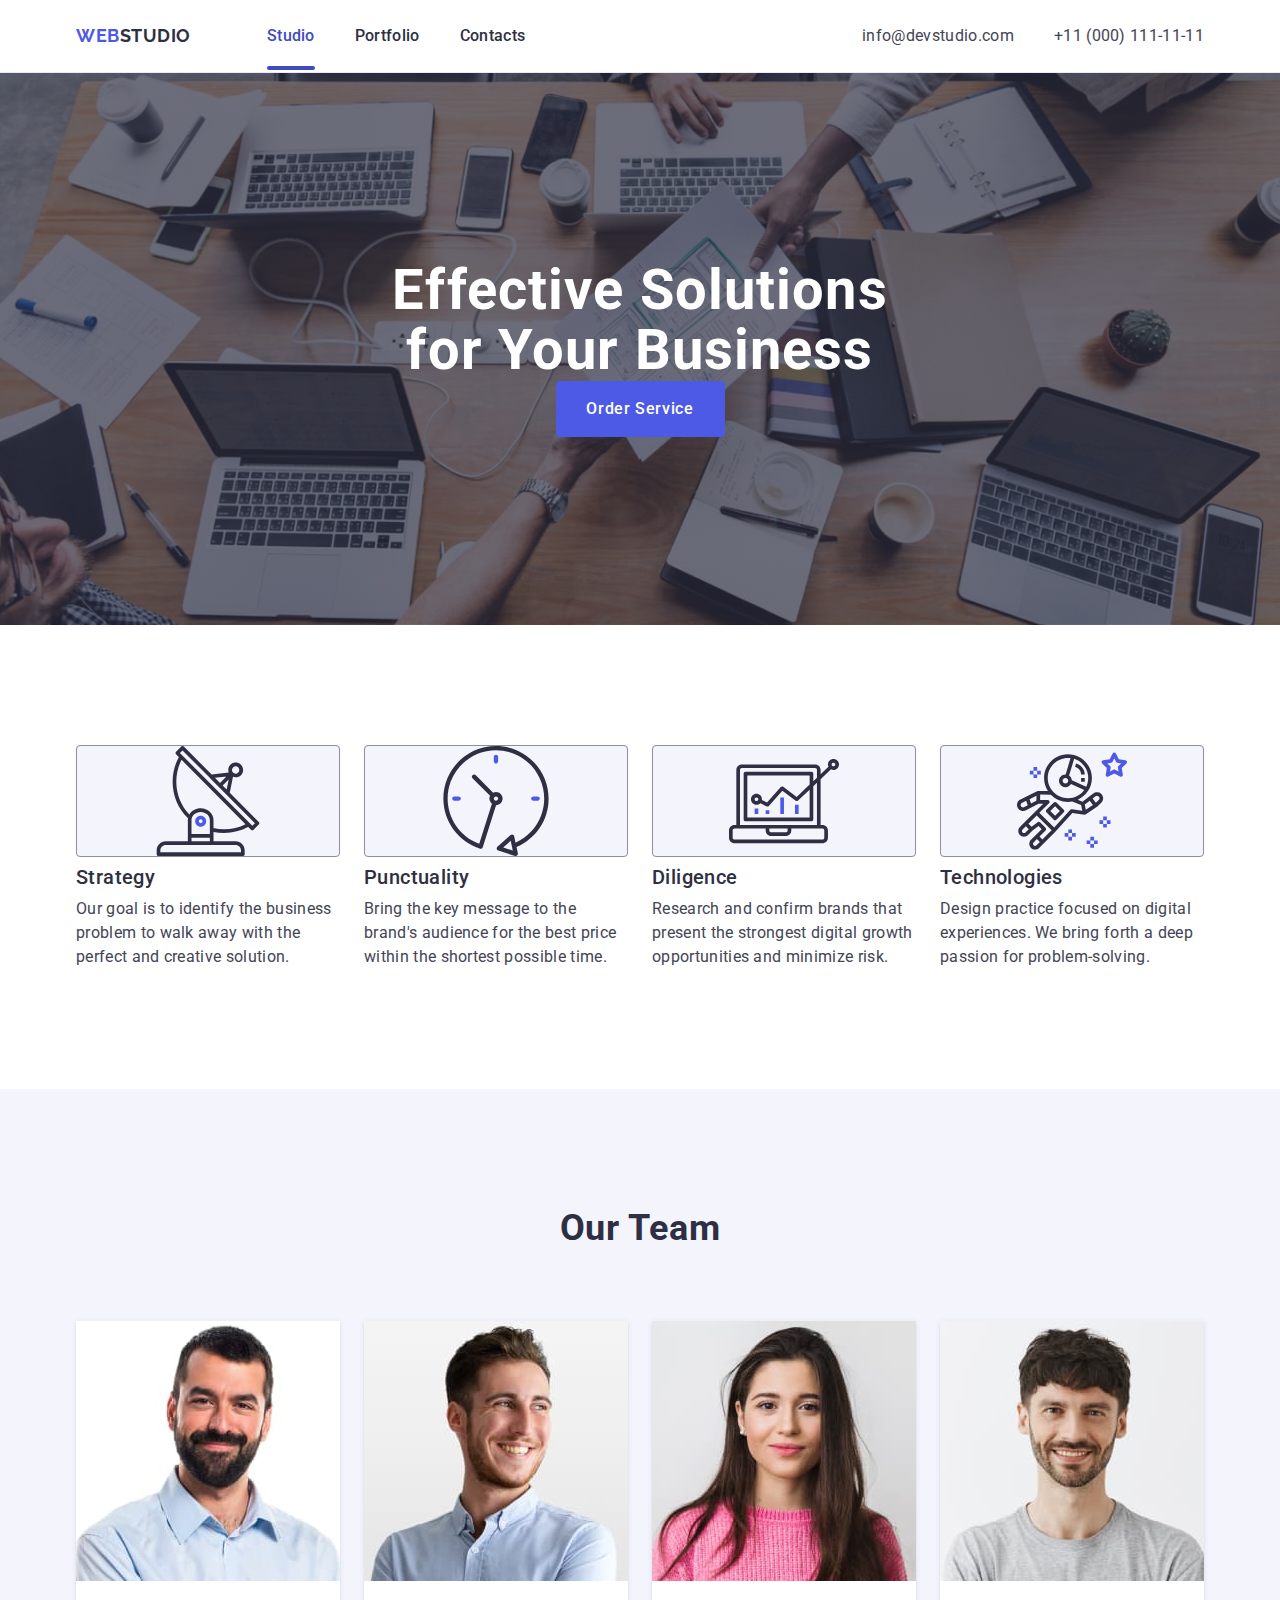
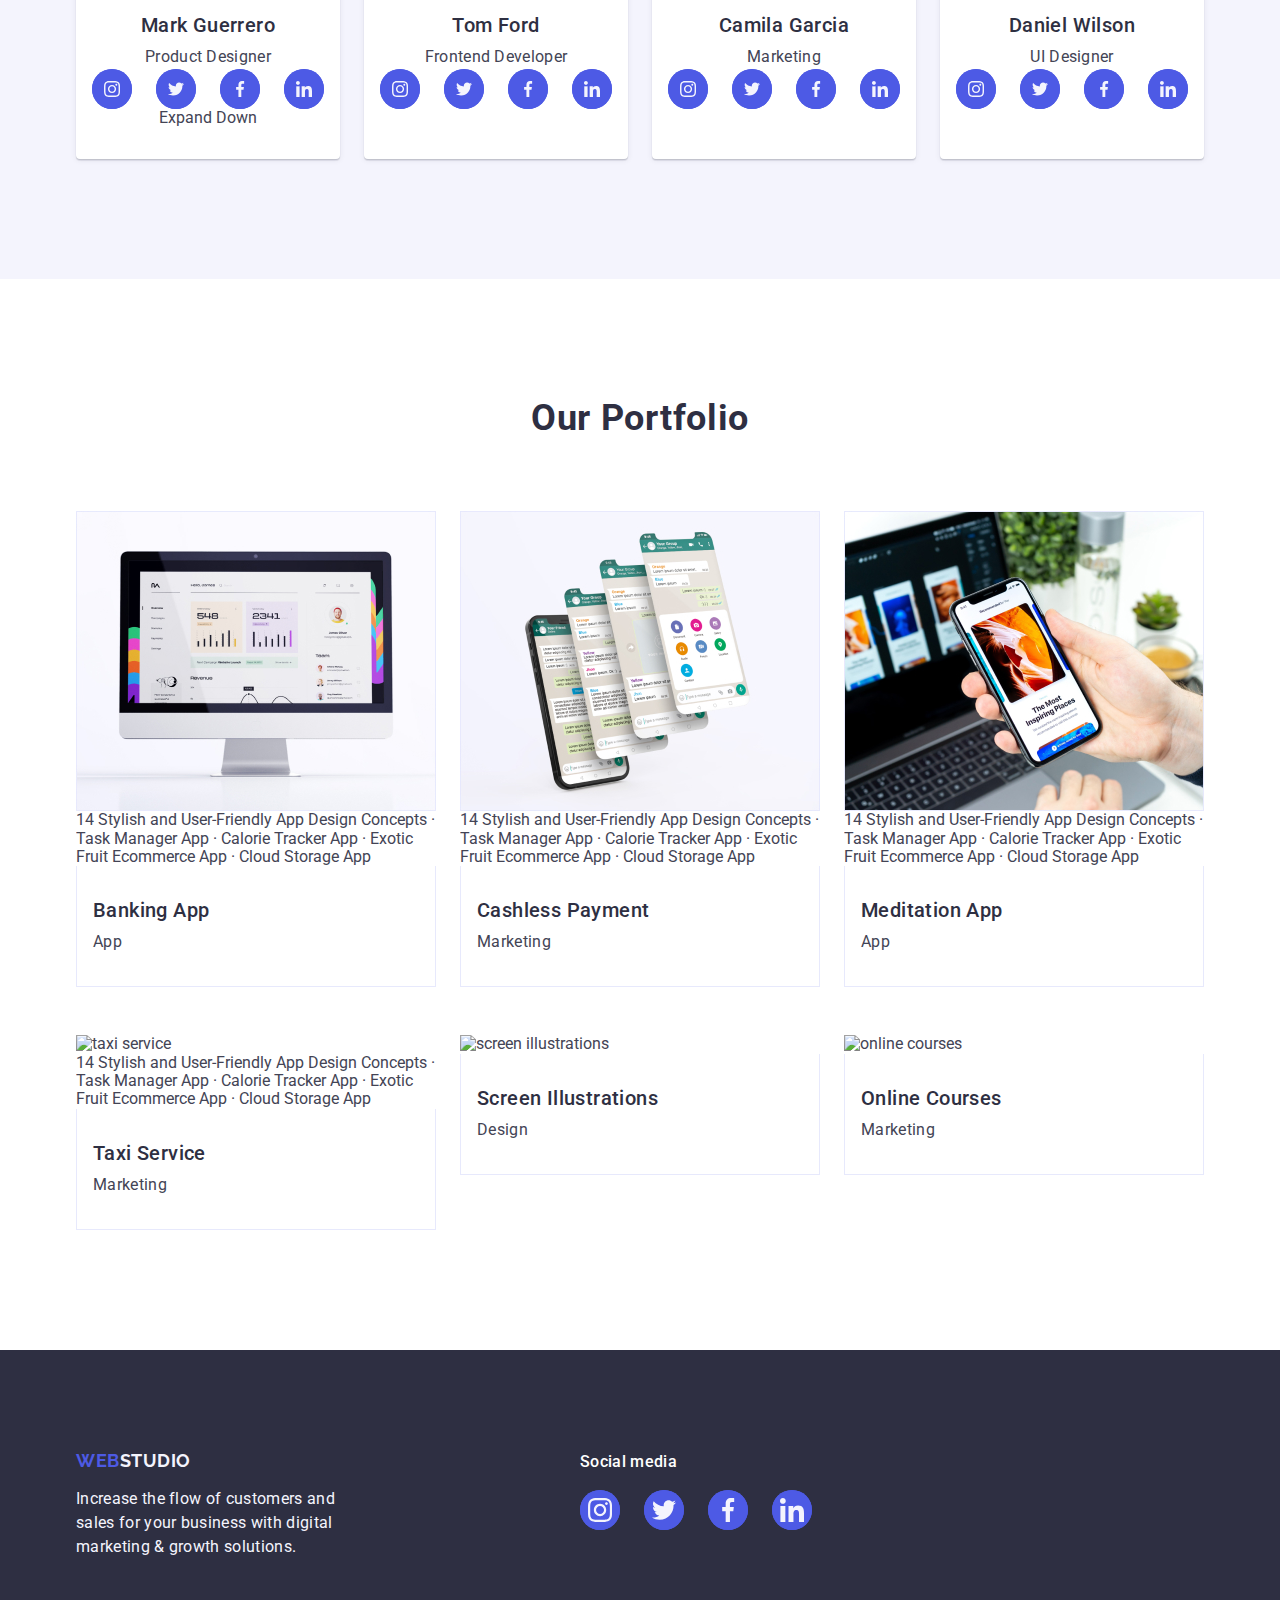
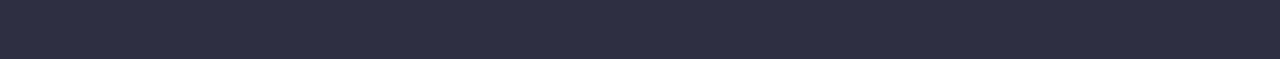
==== commit 2cb2d355: "xcxzxzcxzc" ====
--- a/index.html
+++ b/index.html
@@ -388,28 +388,65 @@
         <h2 class="portfolio-title"> Our Portfolio</h2>
         <ul  class="portfolio-list list">
             <li class="portfolio-item">
-                            <img src="./images/img1.jpg" alt="banking app interace concept" width="360">
-                             <div class="container-items">
+                <div class="section-img-box">
+                            <img 
+                            src="./images/img1.jpg" 
+                            alt="banking app interace concept" 
+                            width="360">
+                        <p class="section-text-overlay">
+                            14 Stylish and User-Friendly App Design Concepts · Task
+                            Manager App · Calorie Tracker App · Exotic Fruit Ecommerce App
+                            · Cloud Storage App
+                        </p>
+                        </div>
+                        <div class="container-items">
                             <h3 class="portfolio-name">Banking App</h3>
                             <p class="portfolio-position">App</p>
                             </div>
                         </li>
             <li class="portfolio-item">
-                            <img src="./images/img2.jpg" alt="cashless payment" width="360">
+                             <div class="section-img-box">
+                             <img src="./images/img2.jpg"
+                             alt="cashless payment"
+                              width="360">
+                               <p class="section-text-overlay">
+                            14 Stylish and User-Friendly App Design Concepts · Task
+                            Manager App · Calorie Tracker App · Exotic Fruit Ecommerce App
+                            · Cloud Storage App
+                        </p>
+                        </div>
                              <div class="container-items">
                             <h3 class="portfolio-name">Cashless Payment</h3>
                             <p class="portfolio-position">Marketing</p>
                             </div>
                         </li>
             <li class="portfolio-item">
-                            <img src="./images/img3.jpg" alt="meditation app" width="360">
+                             <div class="section-img-box">
+                             <img src="./images/img3.jpg"
+                             alt="meditation app"
+                              width="360">
+                               <p class="section-text-overlay">
+                            14 Stylish and User-Friendly App Design Concepts · Task
+                            Manager App · Calorie Tracker App · Exotic Fruit Ecommerce App
+                            · Cloud Storage App
+                        </p>
+                        </div>
                              <div class="container-items">
                             <h3 class="portfolio-name">Meditation App</h3>
                             <p class="portfolio-position">App</p>
                             </div>
                         </li>
             <li class="portfolio-item">
-                            <img src="./images/img4.jpg" alt="taxi service" width="360">
+                             <div class="section-img-box">
+                             <img src="./images/img4.jpg"
+                             alt="taxi service"
+                              width="360">
+                               <p class="section-text-overlay">
+                            14 Stylish and User-Friendly App Design Concepts · Task
+                            Manager App · Calorie Tracker App · Exotic Fruit Ecommerce App
+                            · Cloud Storage App
+                        </p>
+                        </div>
                              <div class="container-items">
                             <h3 class="portfolio-name">Taxi Service</h3>
                             <p class="portfolio-position">Marketing</p>
--- a/css/styles.css
+++ b/css/styles.css
@@ -274,7 +274,9 @@
     width: calc((100% - 72px) / 4);
     border-radius: 0px 0px 4px 4px;
     transition: box-shadow 250ms cubic-bezier(0.4, 0, 0.2, 1); 
-}
+    box-shadow: 0px 1px 6px rgba(46, 47, 66, 0.08), 0px 1px 1px rgba(46, 47, 66, 0.16), 0px 2px 1px rgba(46, 47, 66, 0.08);
+}
+
 .team-li:hover {
     box-shadow: 0px 1px 6px rgba(46, 47, 66, 0.08), 0px 1px 1px rgba(46, 47, 66, 0.16), 0px 2px 1px rgba(46, 47, 66, 0.08);
   }
@@ -349,35 +351,57 @@
     border-top: none;
   }
 .portfolio-title {
+    color: #2e2f42;
+    text-align: center;
+    font-size: 36px;
+    font-weight: 700;
+    line-height: 1.11;
+    letter-spacing: 0.02em;
+    text-transform: capitalize;
     margin-bottom: 72px;
-    color: #2e2f42;
-    text-align: center;
-    font-family: Roboto;
-    font-size: 36px;
-    font-style: normal;
-    font-weight: 700;
-    line-height: 40px;
-    letter-spacing: 0.72px;
-    text-transform: capitalize;
     }
 .portfolio-list {
-        display: flex;
-        flex-wrap: wrap;
-        column-gap: 24px;
-        row-gap: 48px;
-        transition: box-shadow 250ms cubic-bezier(0.4, 0, 0.2, 1);
-}
-
+    width: 1128px;
+    display: flex;
+    flex-wrap: wrap;
+    justify-content: space-between;
+    column-gap: 24px;
+    row-gap: 48px
+}
 .portfolio-item
  {
-    border-radius: 0px 0px 4px 4px;
-    background: #fff;
+    background-color: #fff;
     width: calc((100% - 48px) / 3);
+    transition: box-shadow 250ms cubic-bezier(0.4, 0, 0.2, 1);
     }
 .portfolio-item:hover,
 .portfolio-item:focus {
-        box-shadow: 0px 1px 6px rgba(46, 47, 66, 0.08), 0px 1px 1px rgba(46, 47, 66, 0.16), 0px 2px 1px rgba(46, 47, 66, 0.08);
-        }
+    box-shadow: 0px 2px 1px 0px rgba(46, 47, 66, 0.08),
+    0px 1px 1px 0px rgba(46, 47, 66, 0.16),
+    0px 1px 6px 0px rgba(46, 47, 66, 0.08);
+}
+.section-img-box {
+    position: relative;
+    overflow: hidden;
+  }
+  .third-section-text-overlay {
+    position: absolute;
+    top: 0;
+    left: 0;
+    width: 100%;
+    height: 100%;
+    transform: translateY(100%);
+    transition: transform 250ms cubic-bezier(0.4, 0, 0.2, 1);
+    background-color: #4d5ae5;
+    color: #f4f4fd;
+    font-weight: 400;
+    line-height: 1.5;
+    letter-spacing: 0.32px;
+    padding: 40px 32px;
+  }
+  .third-section-list-item:hover .third-section-text-overlay {
+    transform: translateX(0);
+  }
 .portfolio-name{
     color: #2e2f42;
     font-size: 20px;
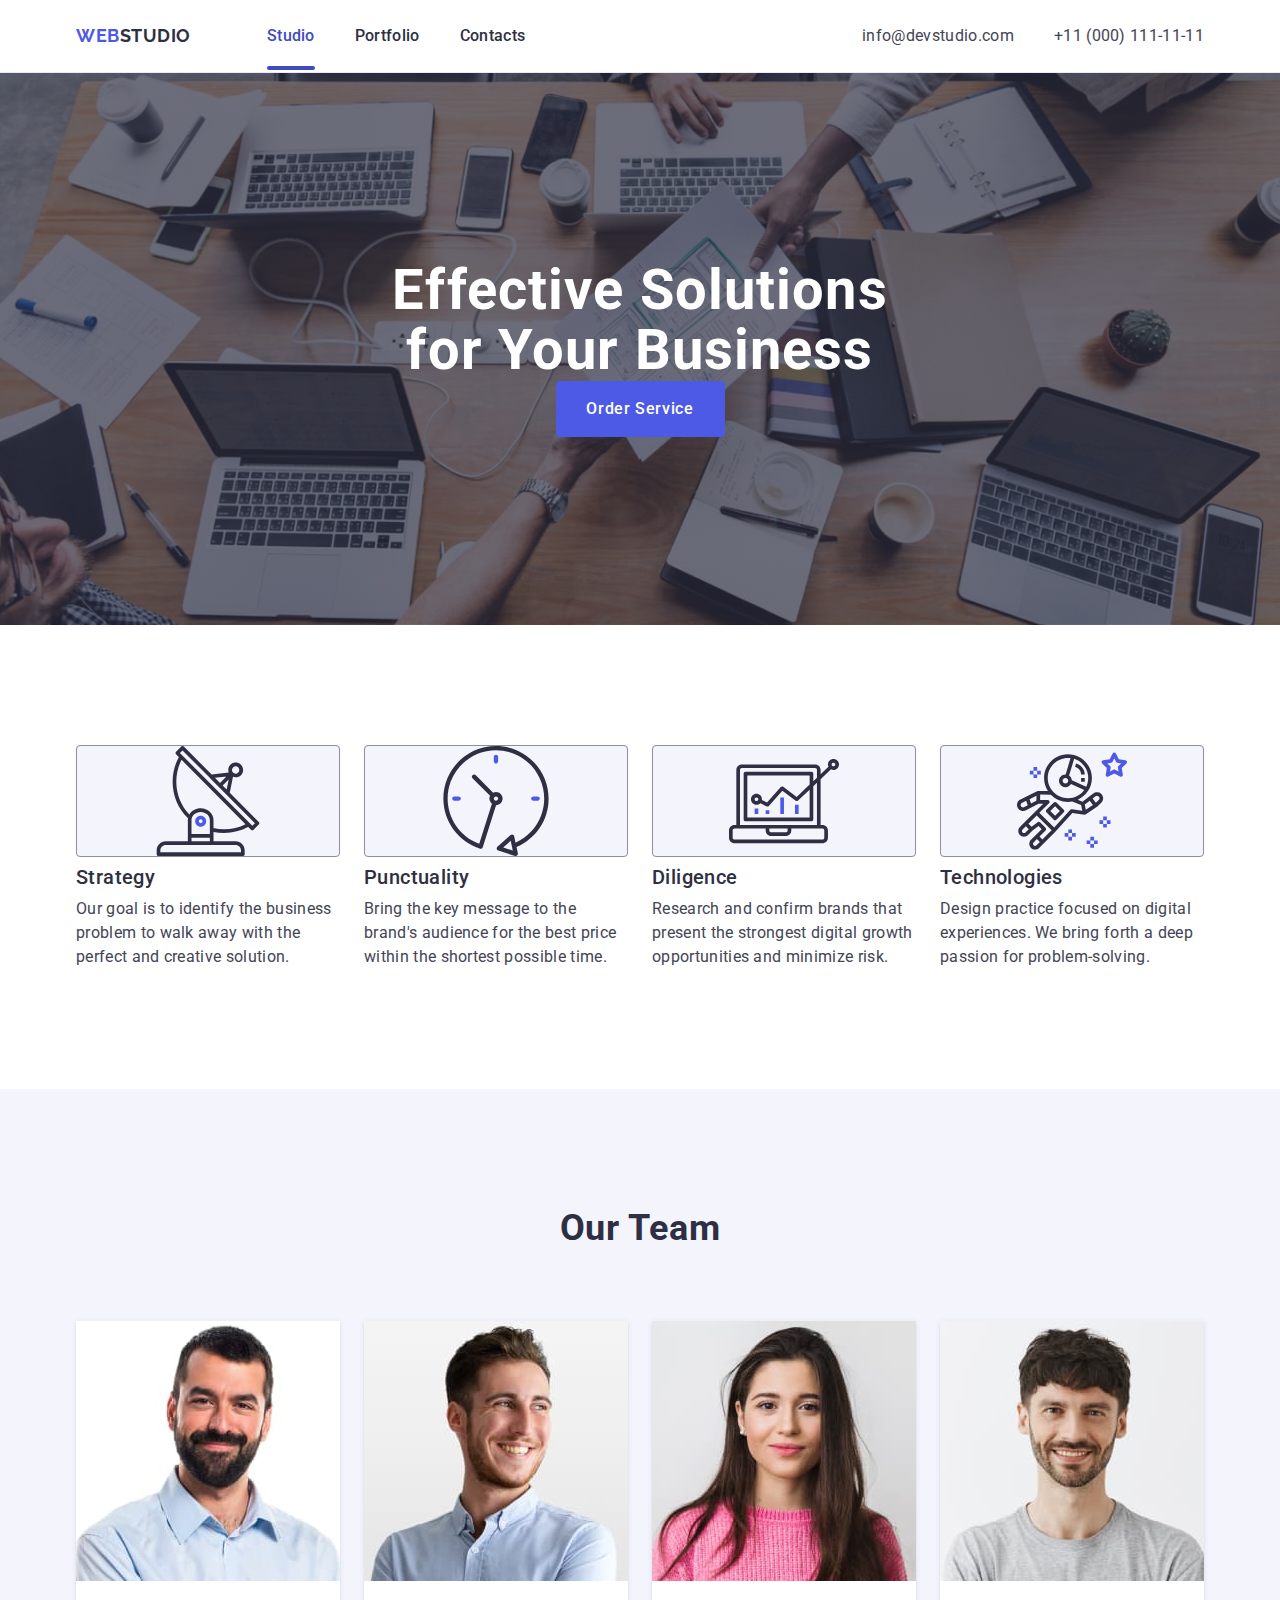
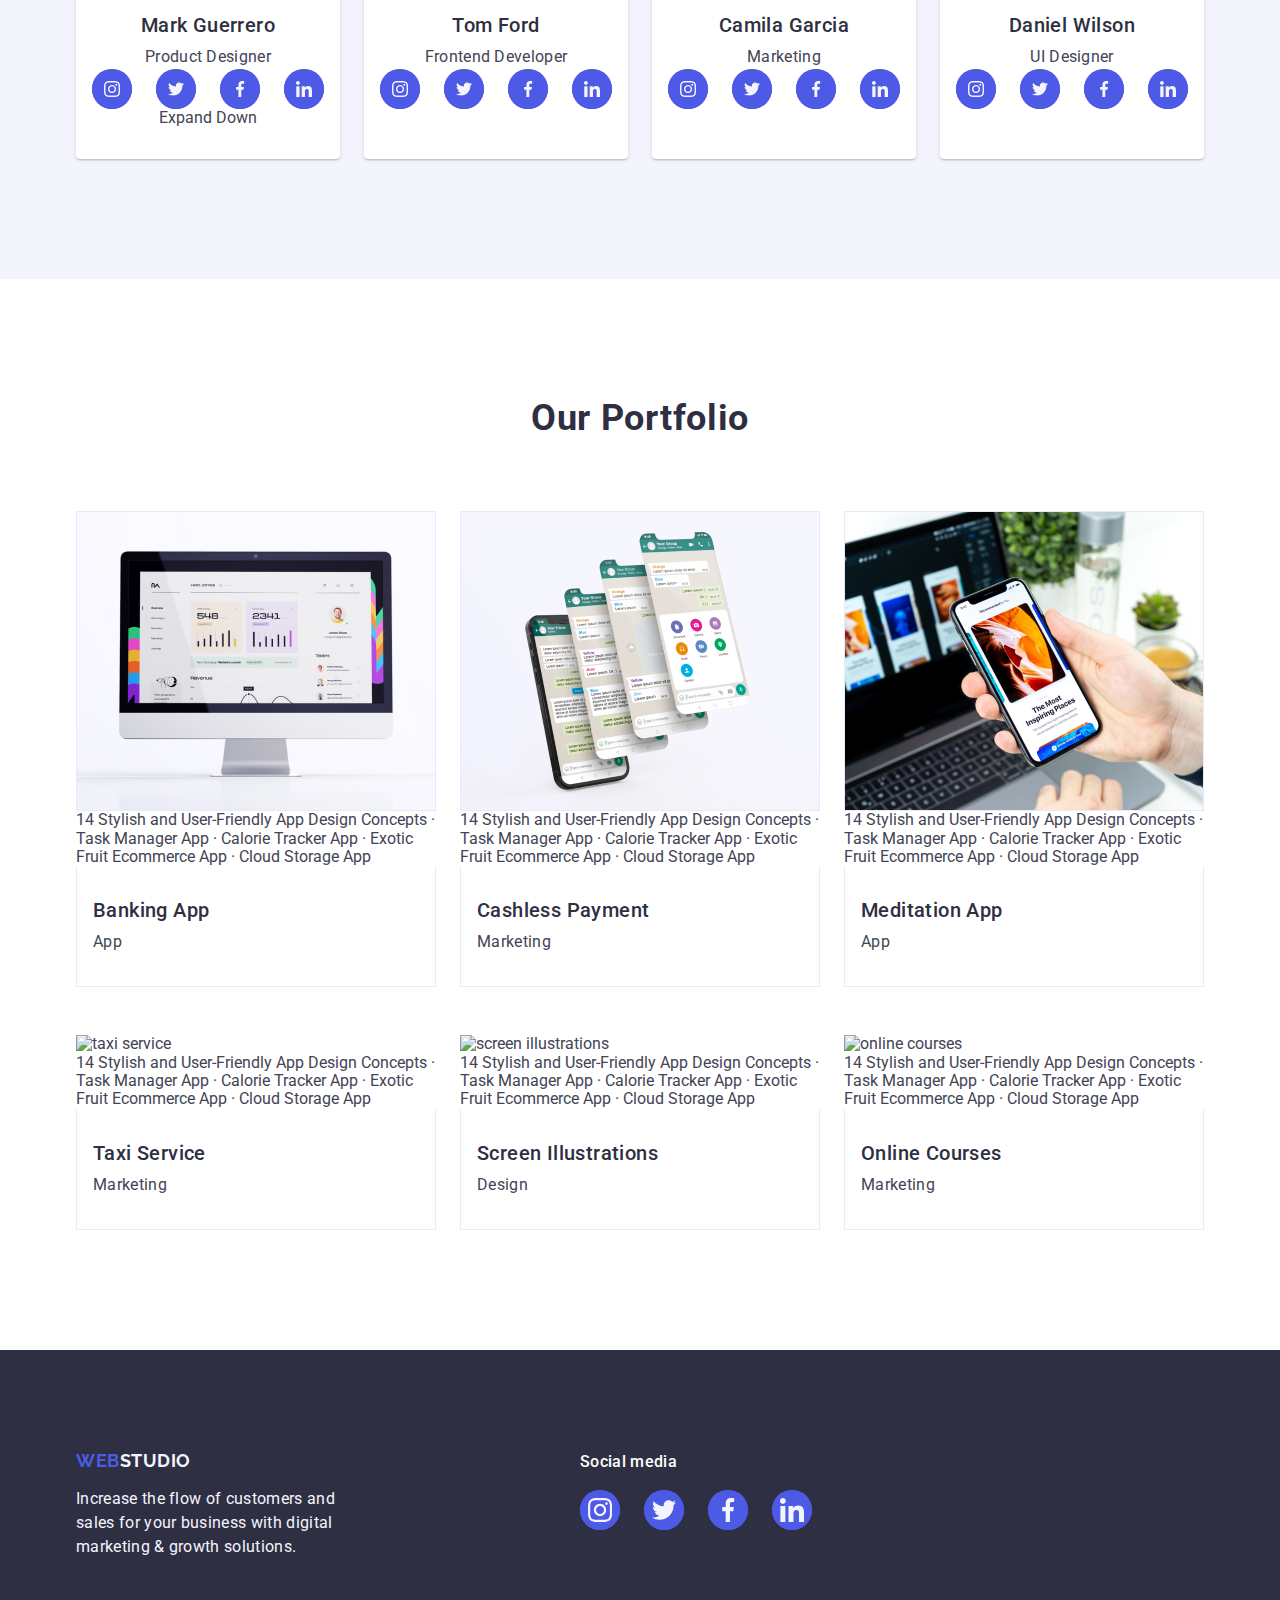
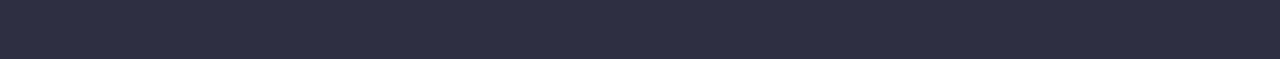
==== commit acce3ae6: "ssaddsasadsda" ====
--- a/index.html
+++ b/index.html
@@ -453,14 +453,32 @@
                             </div>
                         </li>
             <li class="portfolio-item">
-                            <img src="./images/img5.jpg" alt="screen illustrations" width="360">
+                            <div class="section-img-box">
+                            <img src="./images/img5.jpg" 
+                            alt="screen illustrations"
+                             width="360">
+                             <p class="section-text-overlay">
+                            14 Stylish and User-Friendly App Design Concepts · Task
+                            Manager App · Calorie Tracker App · Exotic Fruit Ecommerce App
+                            · Cloud Storage App
+                        </p>
+                        </div>
                              <div class="container-items">
                             <h3 class="portfolio-name">Screen Illustrations</h3>
                             <p class="portfolio-position">Design</p>
                             </div>
                         </li>
             <li class="portfolio-item">
-                            <img src="./images/img6.jpg" alt="online courses" width="360">
+                            <div class="section-img-box">
+                            <img src="./images/img6.jpg" 
+                            alt="online courses"
+                             width="360">
+                             <p class="section-text-overlay">
+                            14 Stylish and User-Friendly App Design Concepts · Task
+                            Manager App · Calorie Tracker App · Exotic Fruit Ecommerce App
+                            · Cloud Storage App
+                        </p>
+                        </div>
                              <div class="container-items">
                             <h3 class="portfolio-name">Online Courses</h3>
                             <p class="portfolio-position">Marketing</p>
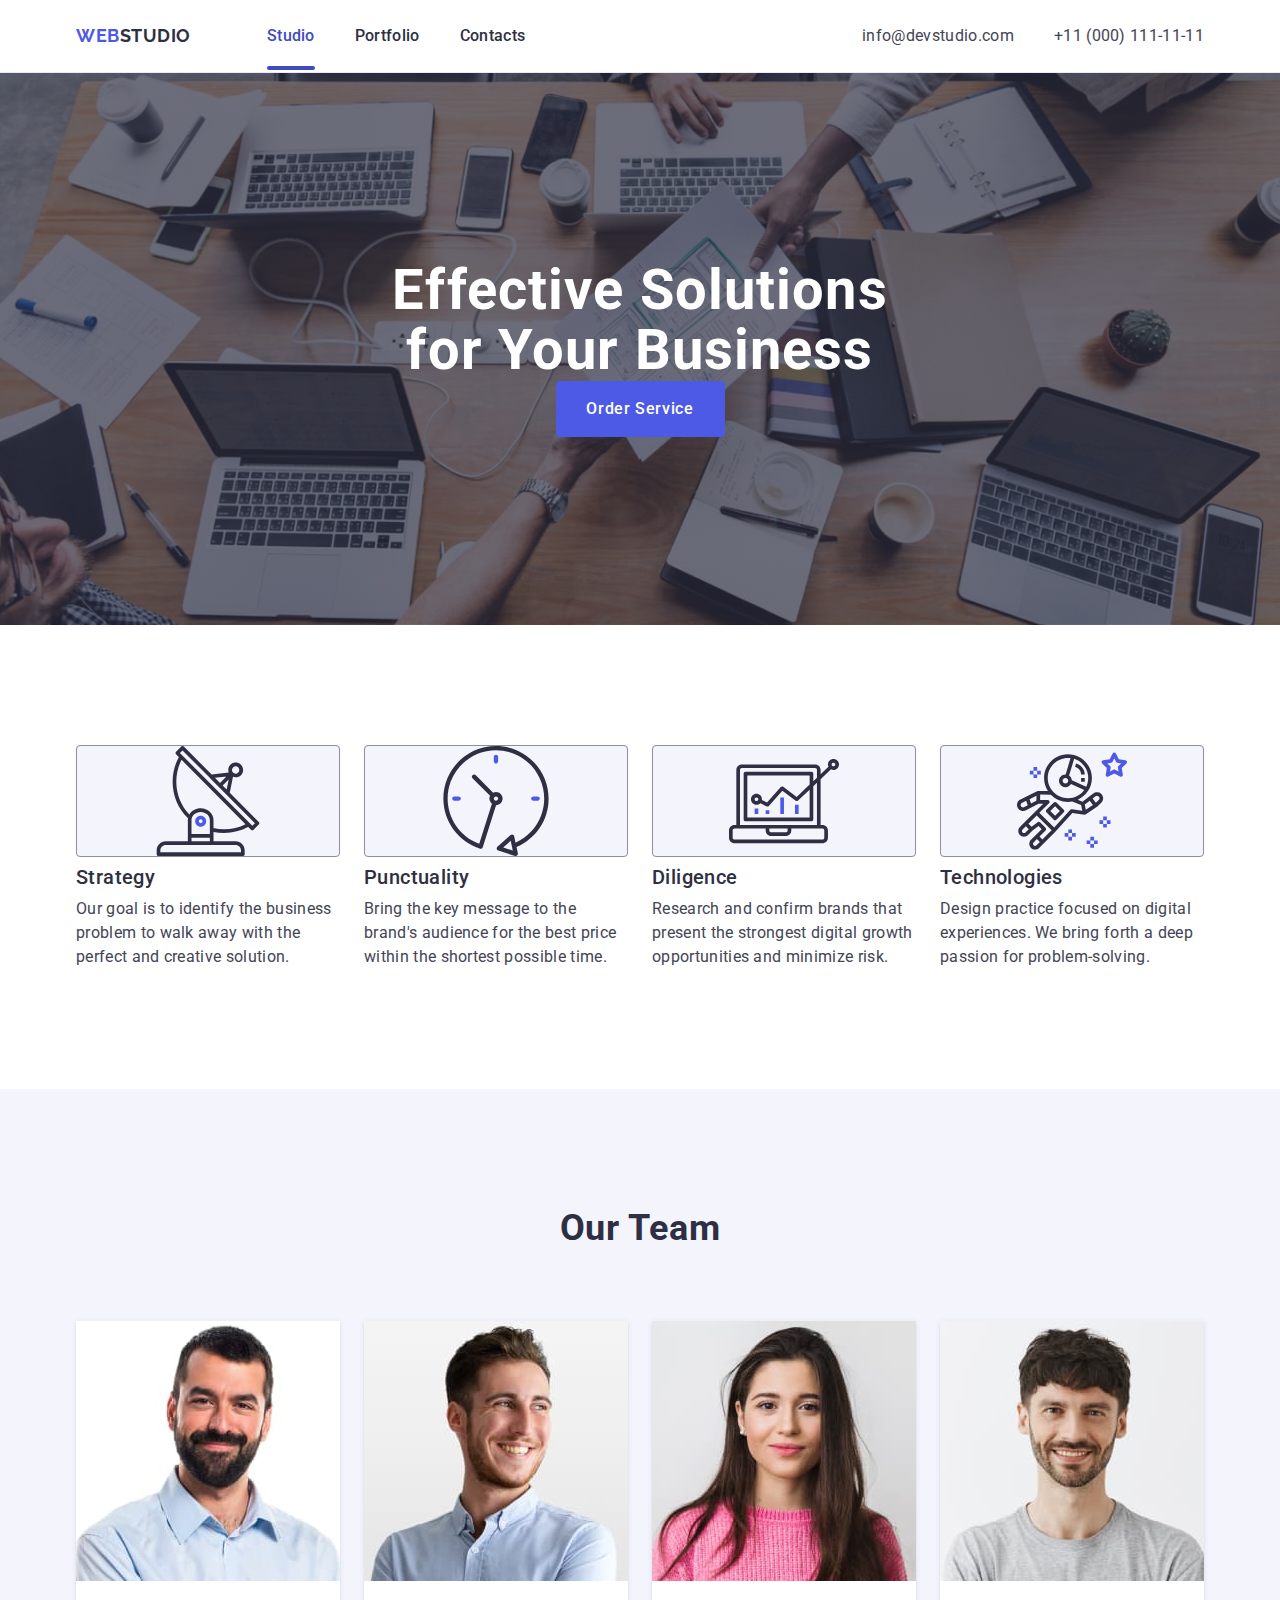
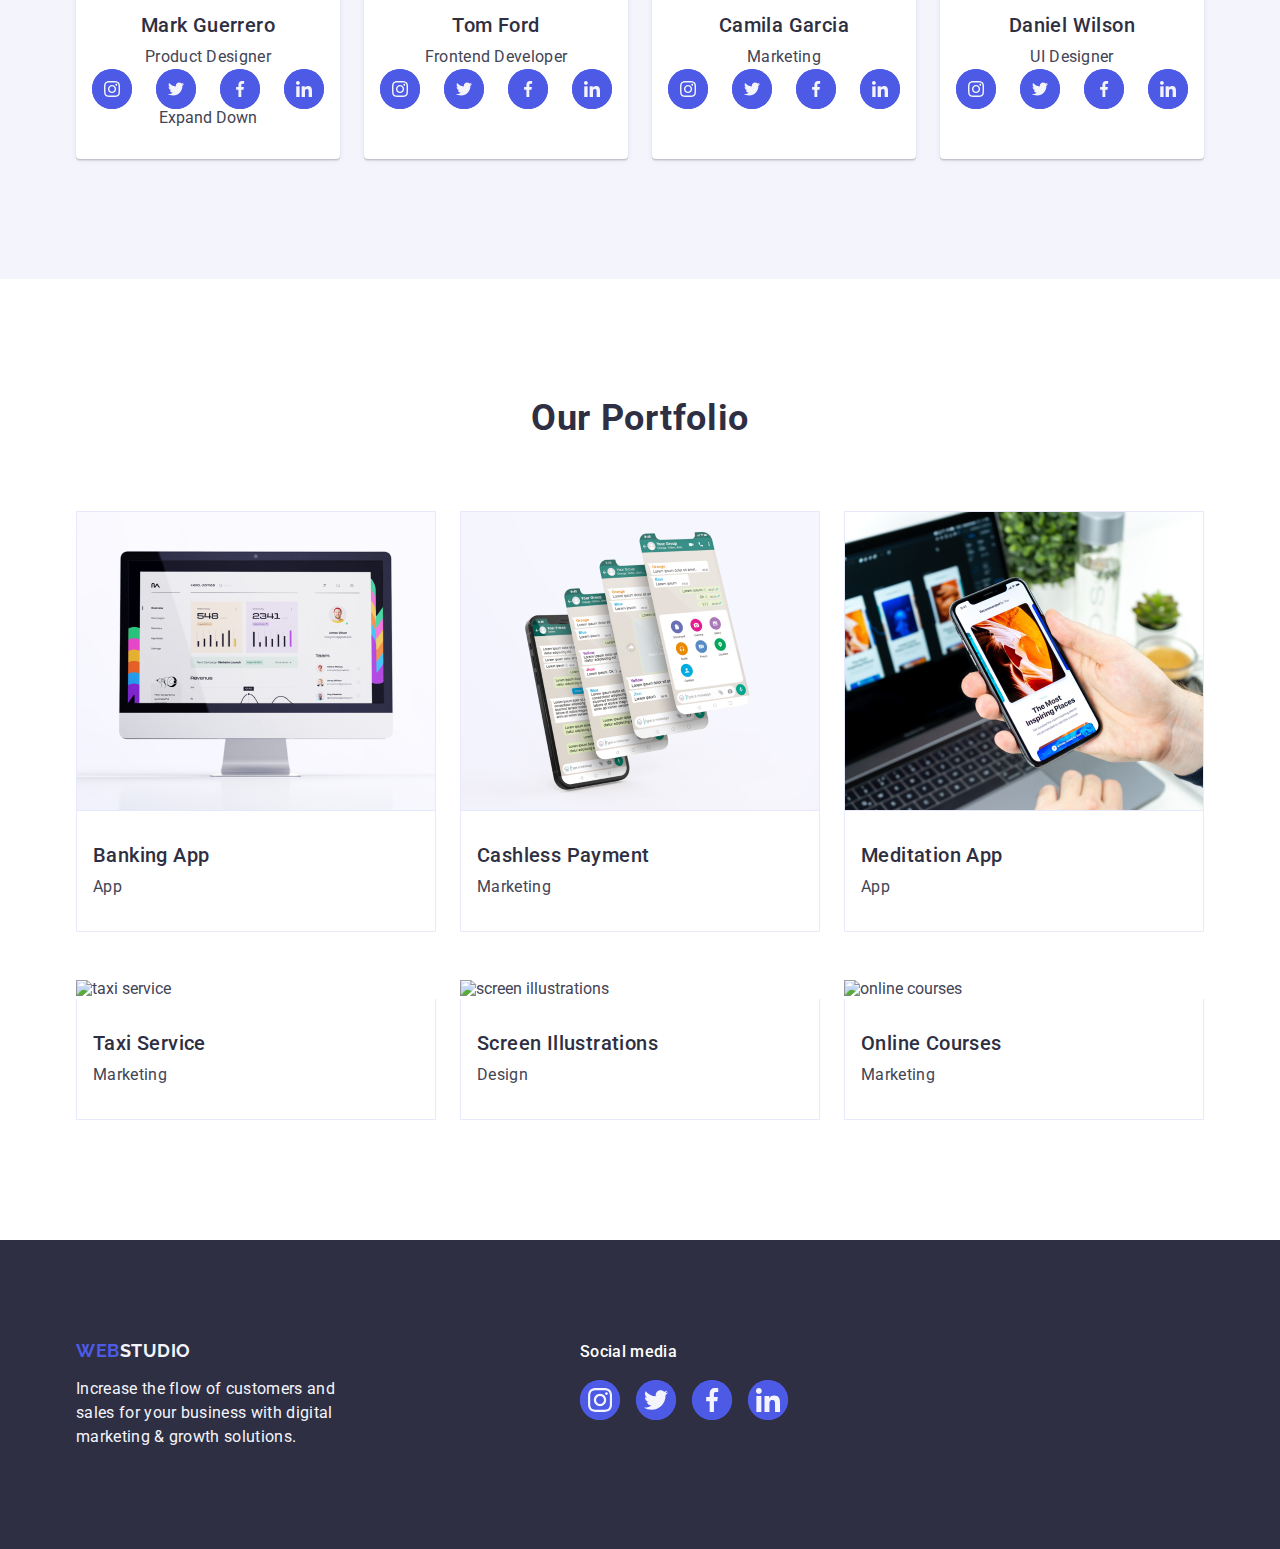
==== commit bf1a369f: "cxzczxcxzcx" ====
--- a/index.html
+++ b/index.html
@@ -499,9 +499,9 @@
     </div>
     <div class="footer-wrapper">
         <p class="footer-text-wrapper">Social media</p>
-        <ul class="social-list list">
+        <ul class="footer-list">
           <li class="social-list-item">
-            <a class="social-list-link" href="">
+            <a class="footer-list-link" href="">
               <svg
                 class="social-list-icon"
                 width="24"
@@ -513,7 +513,7 @@
             </a>
           </li>
           <li class="social-list-item">
-            <a class="social-list-link" href="">
+            <a class="footer-list-link" href="">
               <svg
                 class="social-list-icon"
                 width="24"
@@ -525,7 +525,7 @@
             </a>
           </li>
           <li class="social-list-item">
-            <a class="social-list-link" href="">
+            <a class="footer-list-link" href="">
               <svg
                 class="social-list-icon"
                 width="24"
@@ -537,7 +537,7 @@
             </a>
           </li>
           <li class="social-list-item">
-            <a class="social-list-link" href="">
+            <a class="footer-list-link" href="">
               <svg
                 class="social-list-icon"
                 width="24"
--- a/css/styles.css
+++ b/css/styles.css
@@ -384,7 +384,7 @@
     position: relative;
     overflow: hidden;
   }
-  .third-section-text-overlay {
+.section-text-overlay {
     position: absolute;
     top: 0;
     left: 0;
@@ -399,7 +399,7 @@
     letter-spacing: 0.32px;
     padding: 40px 32px;
   }
-  .third-section-list-item:hover .third-section-text-overlay {
+.section-list-item:hover .third-section-text-overlay {
     transform: translateX(0);
   }
 .portfolio-name{
@@ -432,6 +432,25 @@
   margin-bottom: 16px;
   display: inline-block;
 }
+.footer-list {
+    display: flex;
+    justify-content: center;
+    gap: 16px;
+  }
+  .footer-list-link {
+    width: 100%;
+    height: 100%;
+    background-color: #4d5ae5;
+    border-radius: 50%;
+    display: flex;
+    align-items: center; 
+    justify-content: center; 
+    transition: background-color 250ms cubic-bezier(0.4, 0, 0.2, 1); 
+  }
+  .footer-list-link:hover,
+  .footer-list-link:focus {
+  background-color: #31d0aa; 
+  }
 .footer-text {
     font-size: 16px;
     line-height: 1.5;
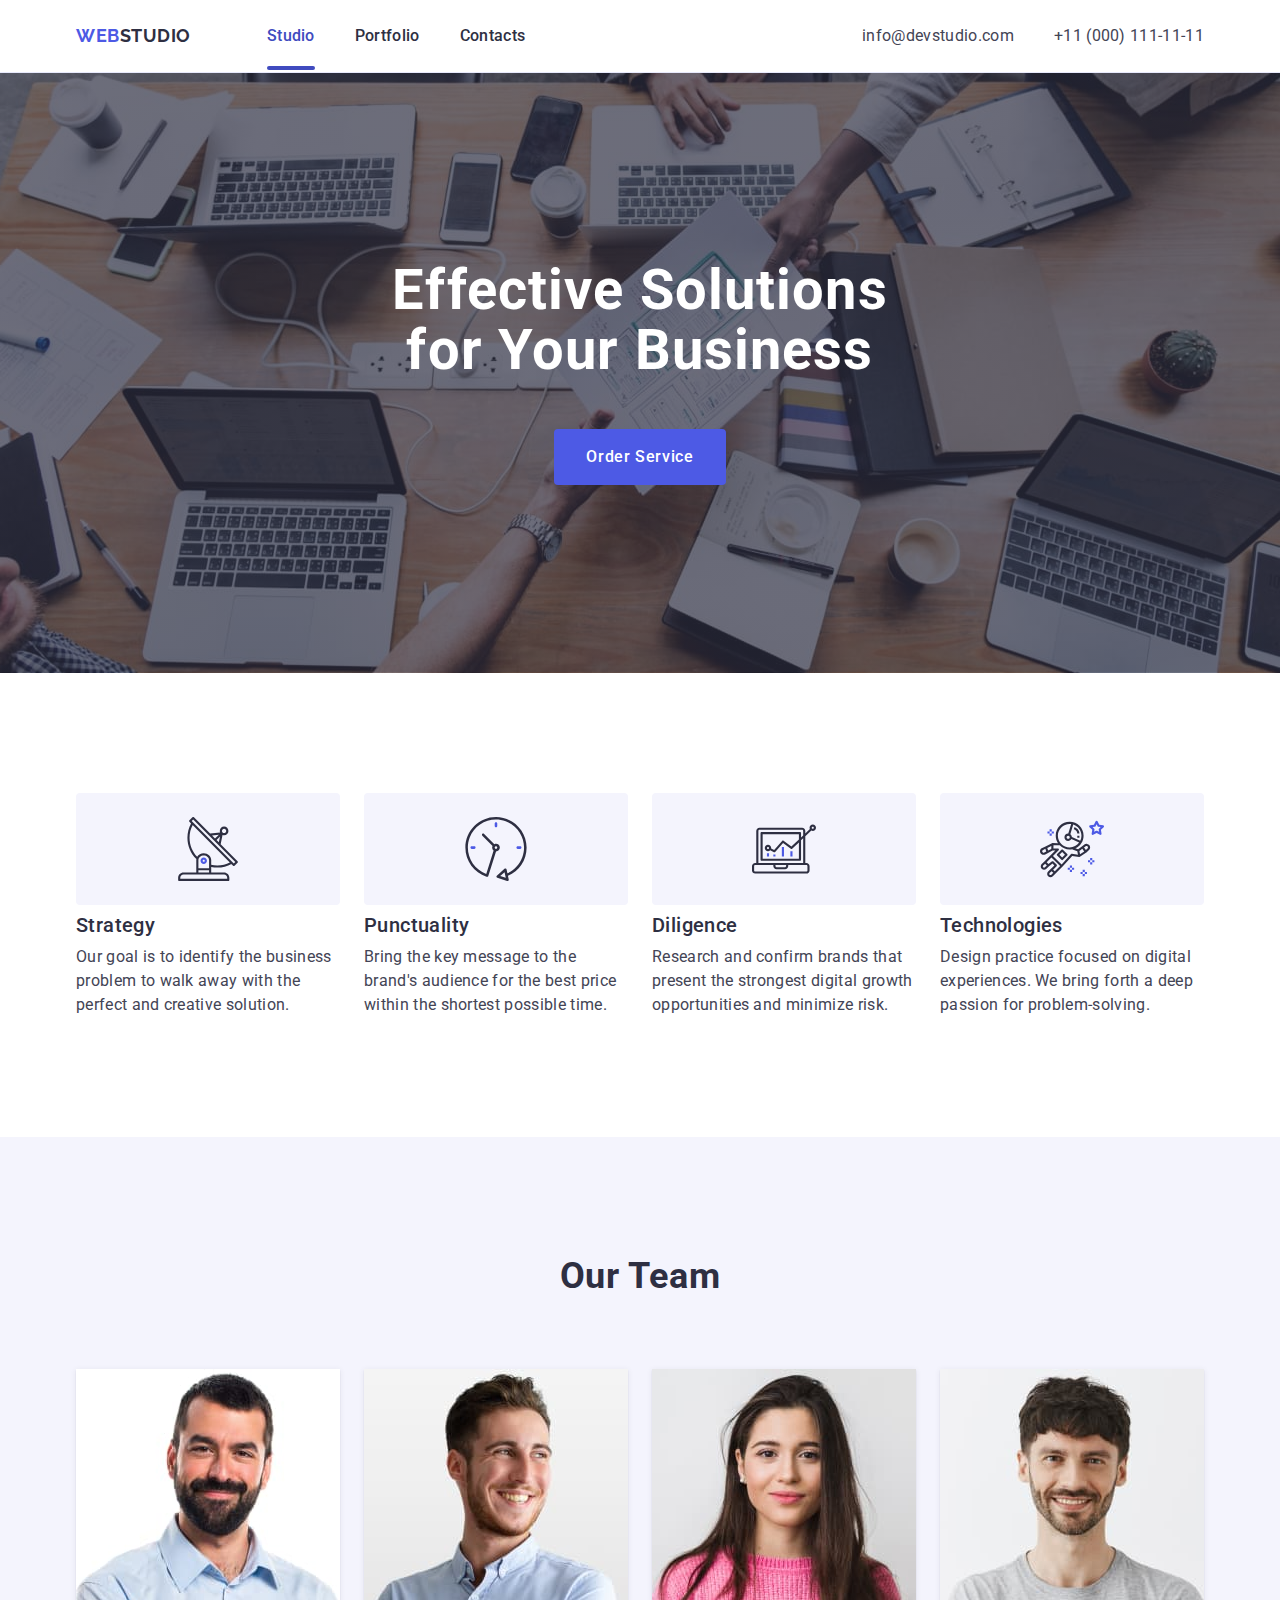
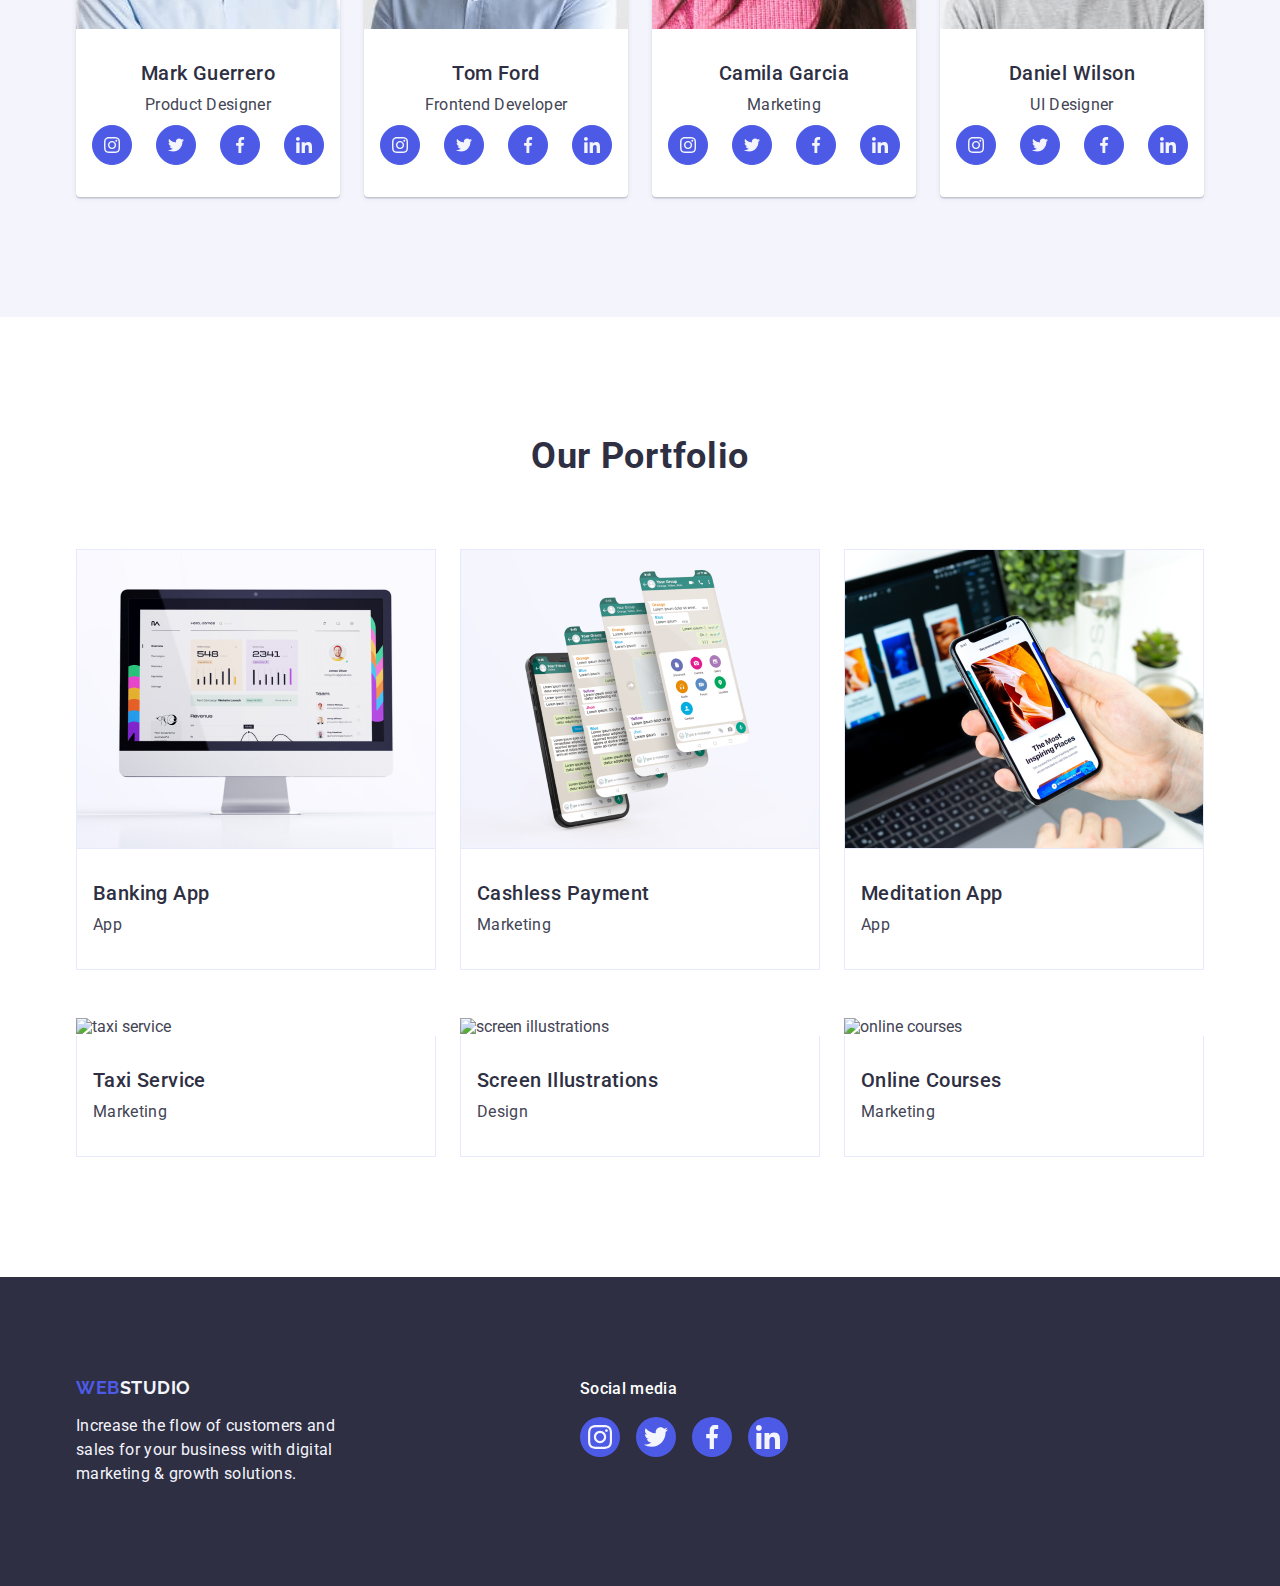
==== commit 8845fd7f: "zcczzcv" ====
--- a/index.html
+++ b/index.html
@@ -171,17 +171,6 @@
                                   </a>
                                 </li>
                               </ul>
-
-    
-          
-            
-    
-
-          
-          Expand Down
-    
-    
-  
                             </div>
                     </li>
                     <li class="team-li">
--- a/css/styles.css
+++ b/css/styles.css
@@ -162,41 +162,48 @@
 }
   /* HERO */
 .hero-section {
-    padding: 188px 0;
+    padding-top: 188px;
+    padding-bottom: 188px;
+    display: flex;
+    flex-direction: column;
+    justify-content: center;
     background-color: #2e2f42;
     background-image: linear-gradient(rgba(46, 47, 66, 0.7), rgba(46, 47, 66, 0.7)), url(../images/office.jpg);
-    max-width: 1440px;
     background-repeat: no-repeat;
     background-position: center;
-    background-size: cover; 
+    background-size: cover;
+    max-width: 1440px;
+    margin: 0 auto;
+
 }
 .hero-title {
-    color: #fff;
-    text-align: center;
-    font-family: Roboto;
+    color: #ffffff;
+    text-align: center;
     font-size: 56px;
-    font-style: normal;
     font-weight: 700;
-    line-height: 107.143%;
-    letter-spacing: 1.12px;
+    line-height: 1.07;
+    letter-spacing: 0.02em;
     max-width: 496px;
-    margin-right: auto;
-    margin-left: auto;
+    margin: 0 auto;
+    margin-bottom: 48px;
 }
 .hero-btn {
+    background-color: #4d5ae5;
+    color: #ffffff;
+    font-family: "Roboto", sans-serif;
+    font-size: 16px;
+    font-weight: 500;
+    line-height: 1.5;
+    letter-spacing: 0.04em;
+    border: none;
     cursor: pointer;
+    border-radius: 4px;
     display: block;
-    color: #fff;
-    background: #4d5ae5;
-    font-weight: 500;
-    line-height: 1.5;
-    letter-spacing: 0.04em;
-    min-height: 56px;
+    margin: 0 auto;
     min-width: 169px;
-    border: none;
-    border-radius: 4px;
-    margin: auto;
-    transition: background-color 250ms cubic-bezier(0.4, 0, 0.2, 1); 
+    padding: 16px 32px;
+    transition: background-color 250ms cubic-bezier(0.4, 0, 0.2, 1);
+
 }
 .hero-btn:hover,
 .hero-btn:focus {
@@ -215,14 +222,7 @@
     border-radius: 4px; 
     margin-bottom: 8px;
   }
-.privilege-item-icon {
-    width: 264px;
-    height: 112px;
-    flex-shrink: 0;
-    border-radius: 4px;
-    border: 1px solid #8e8f99;
-    background: #f4f4fd;
-  }
+
 .privilege-title {
     color: #2E2F42;
     font-size: 20px;
@@ -311,28 +311,30 @@
   .social-list {
     display: flex;
     justify-content: center;
+    align-items: center;
     gap: 24px;
+    transition: background-color 250ms cubic-bezier(0.4, 0, 0.2, 1);
+    margin-top: 8px;
   }
   
   .social-list-item {
-    display: flex;
-    align-items: center;
-    justify-content: center;
     width: 40px;
     height: 40px;
+    transition: background-color 250ms cubic-bezier(0.4, 0, 0.2, 1);
+  }
+  
+  .social-list-link {
+    fill: #ffffff;
     background-color: #4d5ae5;
+    border: 1px solid #4d5ae5;
     border-radius: 50%;
-  }
-  
-  .social-list-link {
     width: 100%;
     height: 100%;
-    background-color: #4d5ae5;
-    border-radius: 50%;
-    display: flex;
-    align-items: center; 
-    justify-content: center; 
-    transition: background-color 250ms cubic-bezier(0.4, 0, 0.2, 1); 
+    display: flex;
+    justify-content: center;
+    align-items: center;
+    transition: background-color 250ms cubic-bezier(0.4, 0, 0.2, 1);
+
   }
   
   
@@ -384,6 +386,7 @@
     position: relative;
     overflow: hidden;
   }
+
 .section-text-overlay {
     position: absolute;
     top: 0;
@@ -399,8 +402,9 @@
     letter-spacing: 0.32px;
     padding: 40px 32px;
   }
-.section-list-item:hover .third-section-text-overlay {
-    transform: translateX(0);
+.portfolio-item:hover .section-text-overlay
+{
+    transform: translateY(0%);
   }
 .portfolio-name{
     color: #2e2f42;
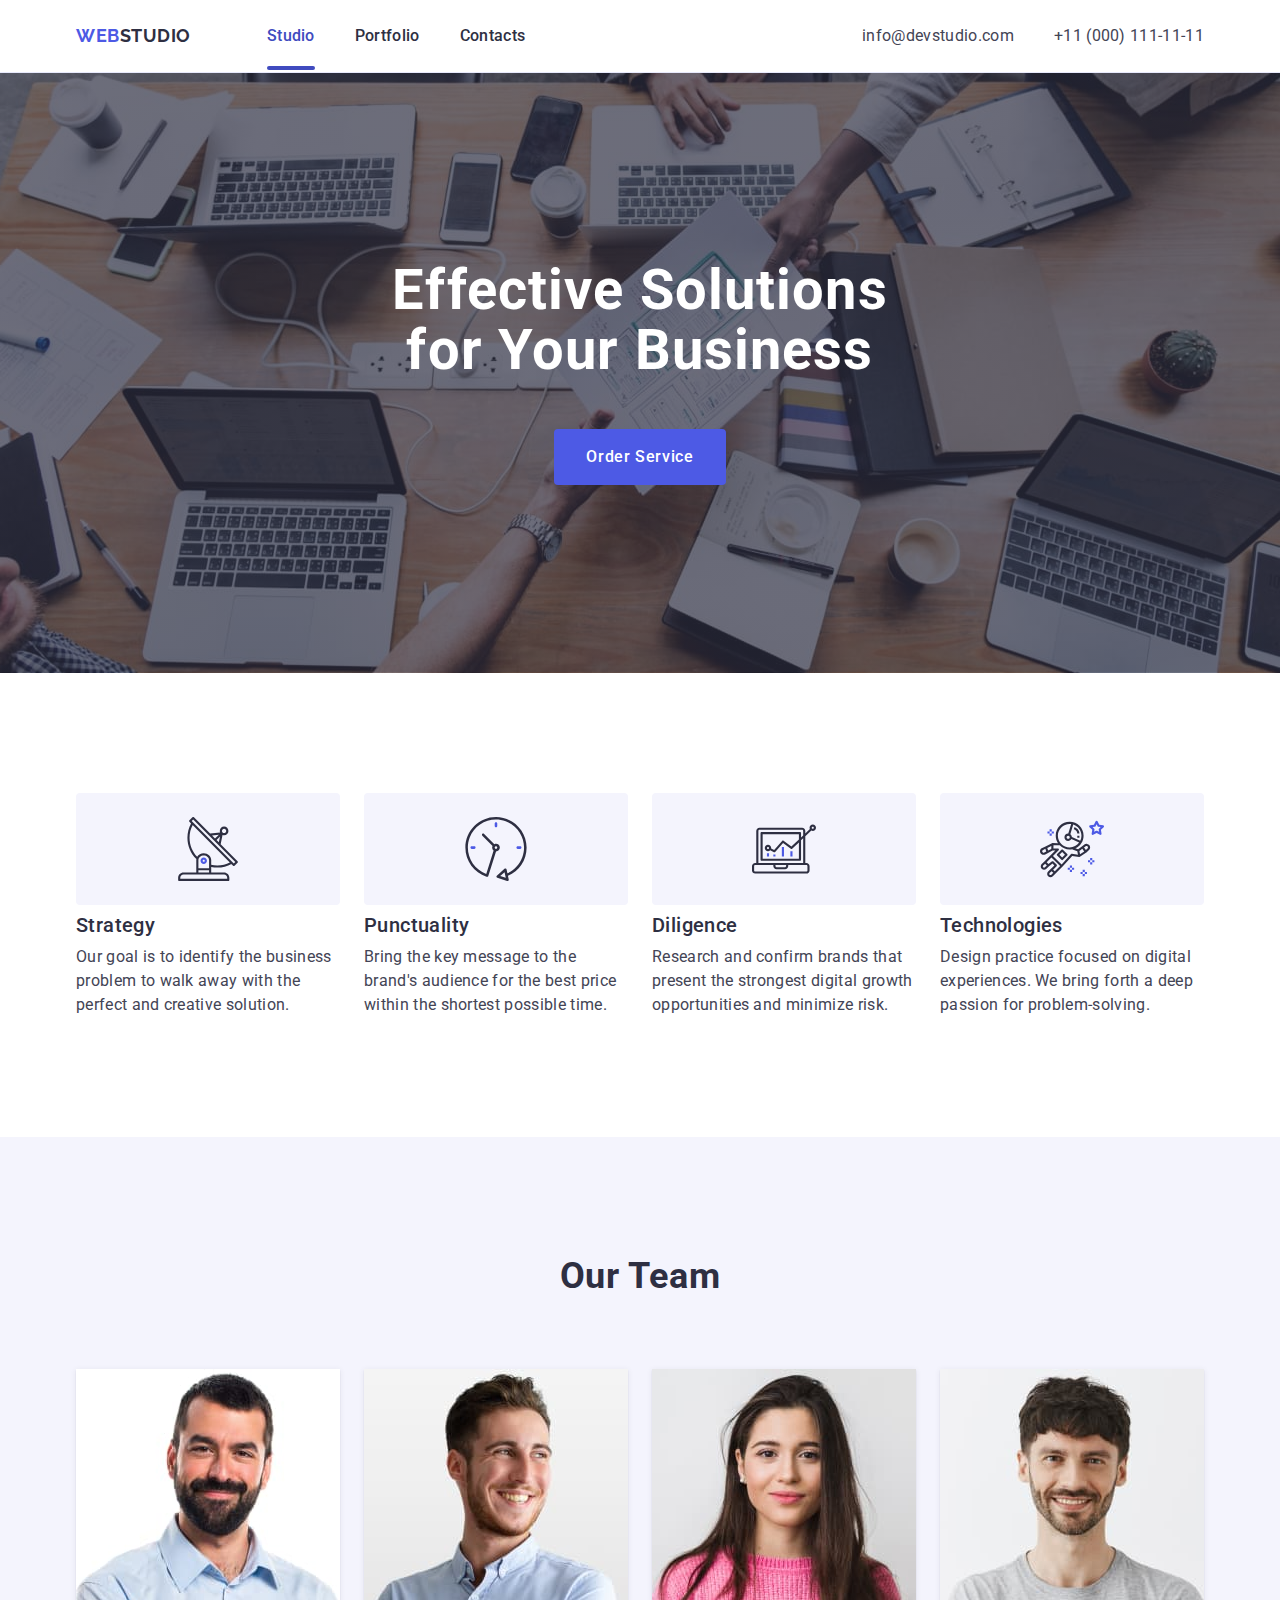
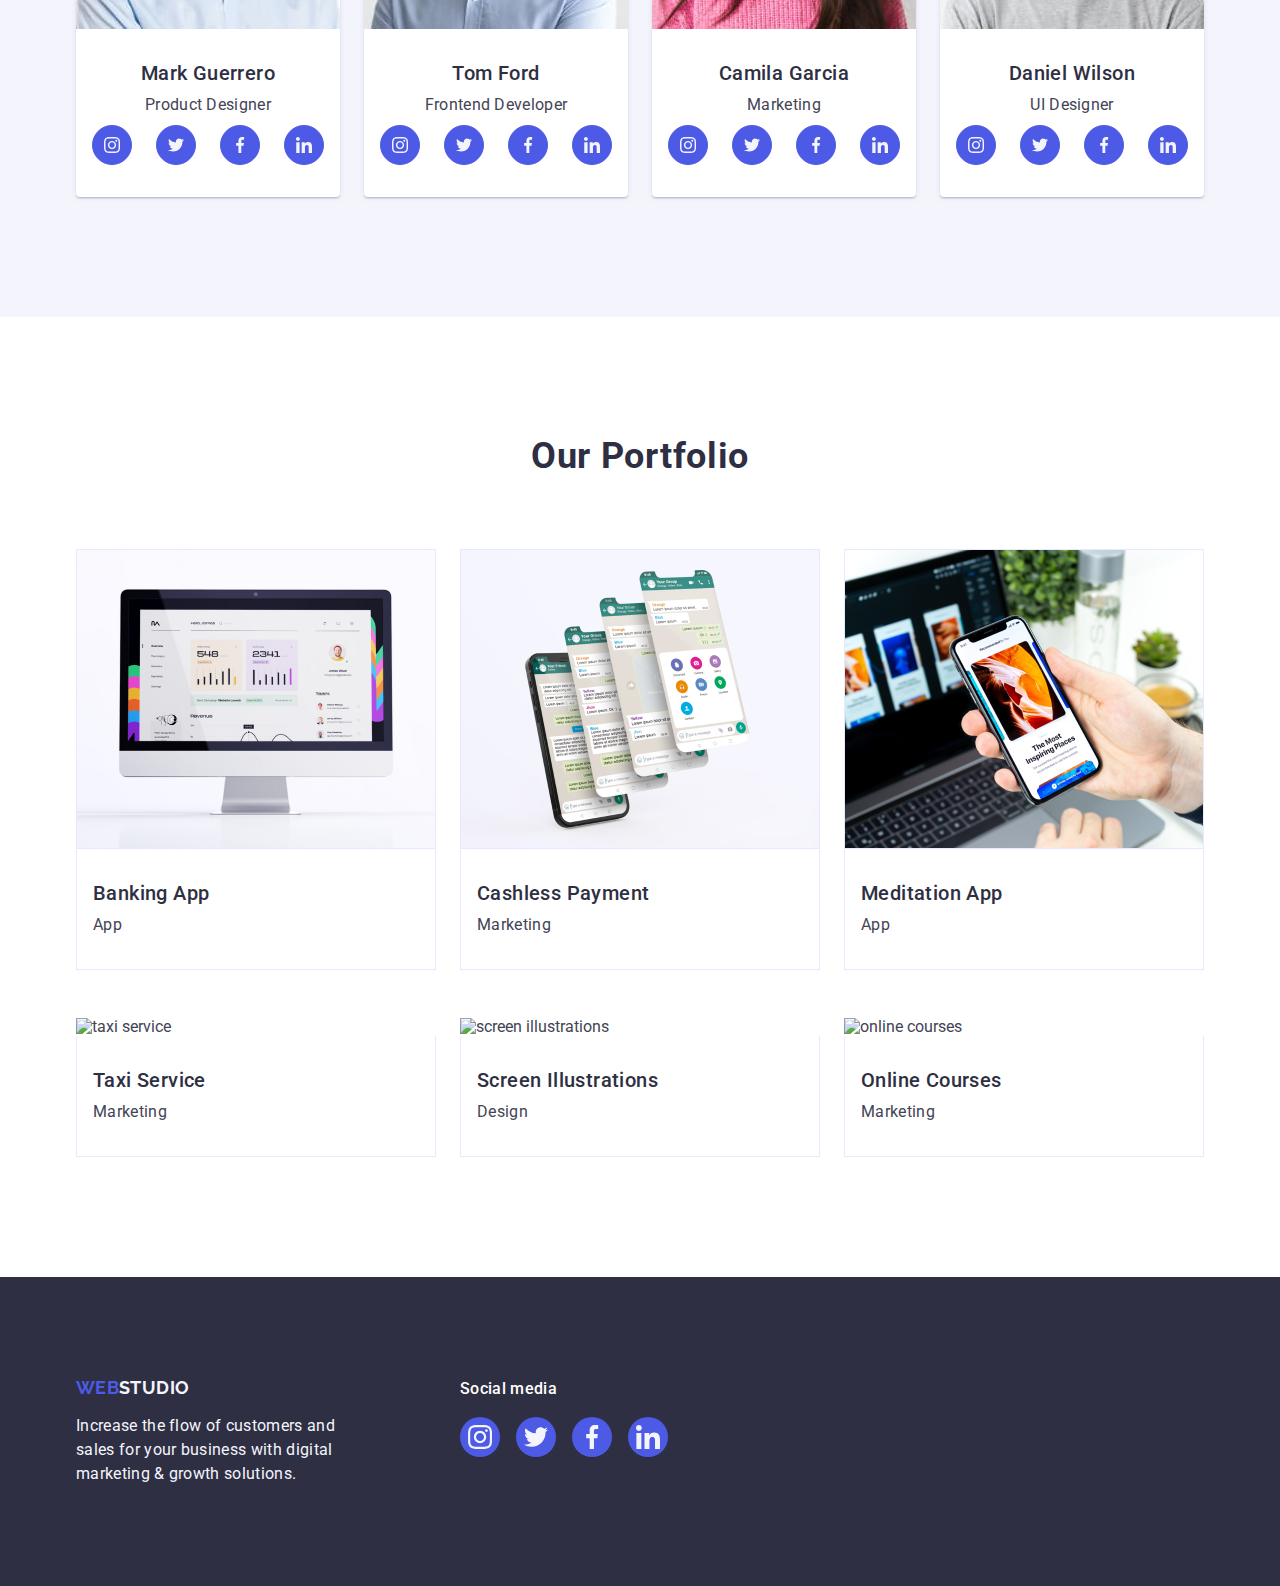
==== commit c473c854: "bsf" ====
--- a/index.html
+++ b/index.html
@@ -481,7 +481,7 @@
 </main>
 <footer class="footer-section">
     <div class="container footer-container">
-    <div class="footer-logo-wrapper ">
+    <div class="footer-wrapper">
         <a class="logo-link-footer" href="./index.html">
             Web<span class="logo-footer">Studio</span></a>
         <p class="footer-p">Increase the flow of customers and sales for your business with digital marketing & growth solutions.</p>
--- a/css/styles.css
+++ b/css/styles.css
@@ -399,7 +399,7 @@
     color: #f4f4fd;
     font-weight: 400;
     line-height: 1.5;
-    letter-spacing: 0.32px;
+    letter-spacing: 0.02em;
     padding: 40px 32px;
   }
 .portfolio-item:hover .section-text-overlay
@@ -431,7 +431,7 @@
   font-size: 18px;
   font-weight: 700;
   line-height: 1.17;
-  letter-spacing: 0.03em;
+ letter-spacing: 0.02em;
   text-transform: uppercase;
   margin-bottom: 16px;
   display: inline-block;
@@ -480,11 +480,10 @@
     margin-bottom: 16px;
       }
 .footer-container {
-        display: flex;
-        column-gap: 120px;
-        align-items: baseline;
-    }
-.footer-logo-wrapper {
+    display: flex;
+    align-items: baseline;
+    }
+.footer-wrapper {
         margin-right: 120px;
         
 }